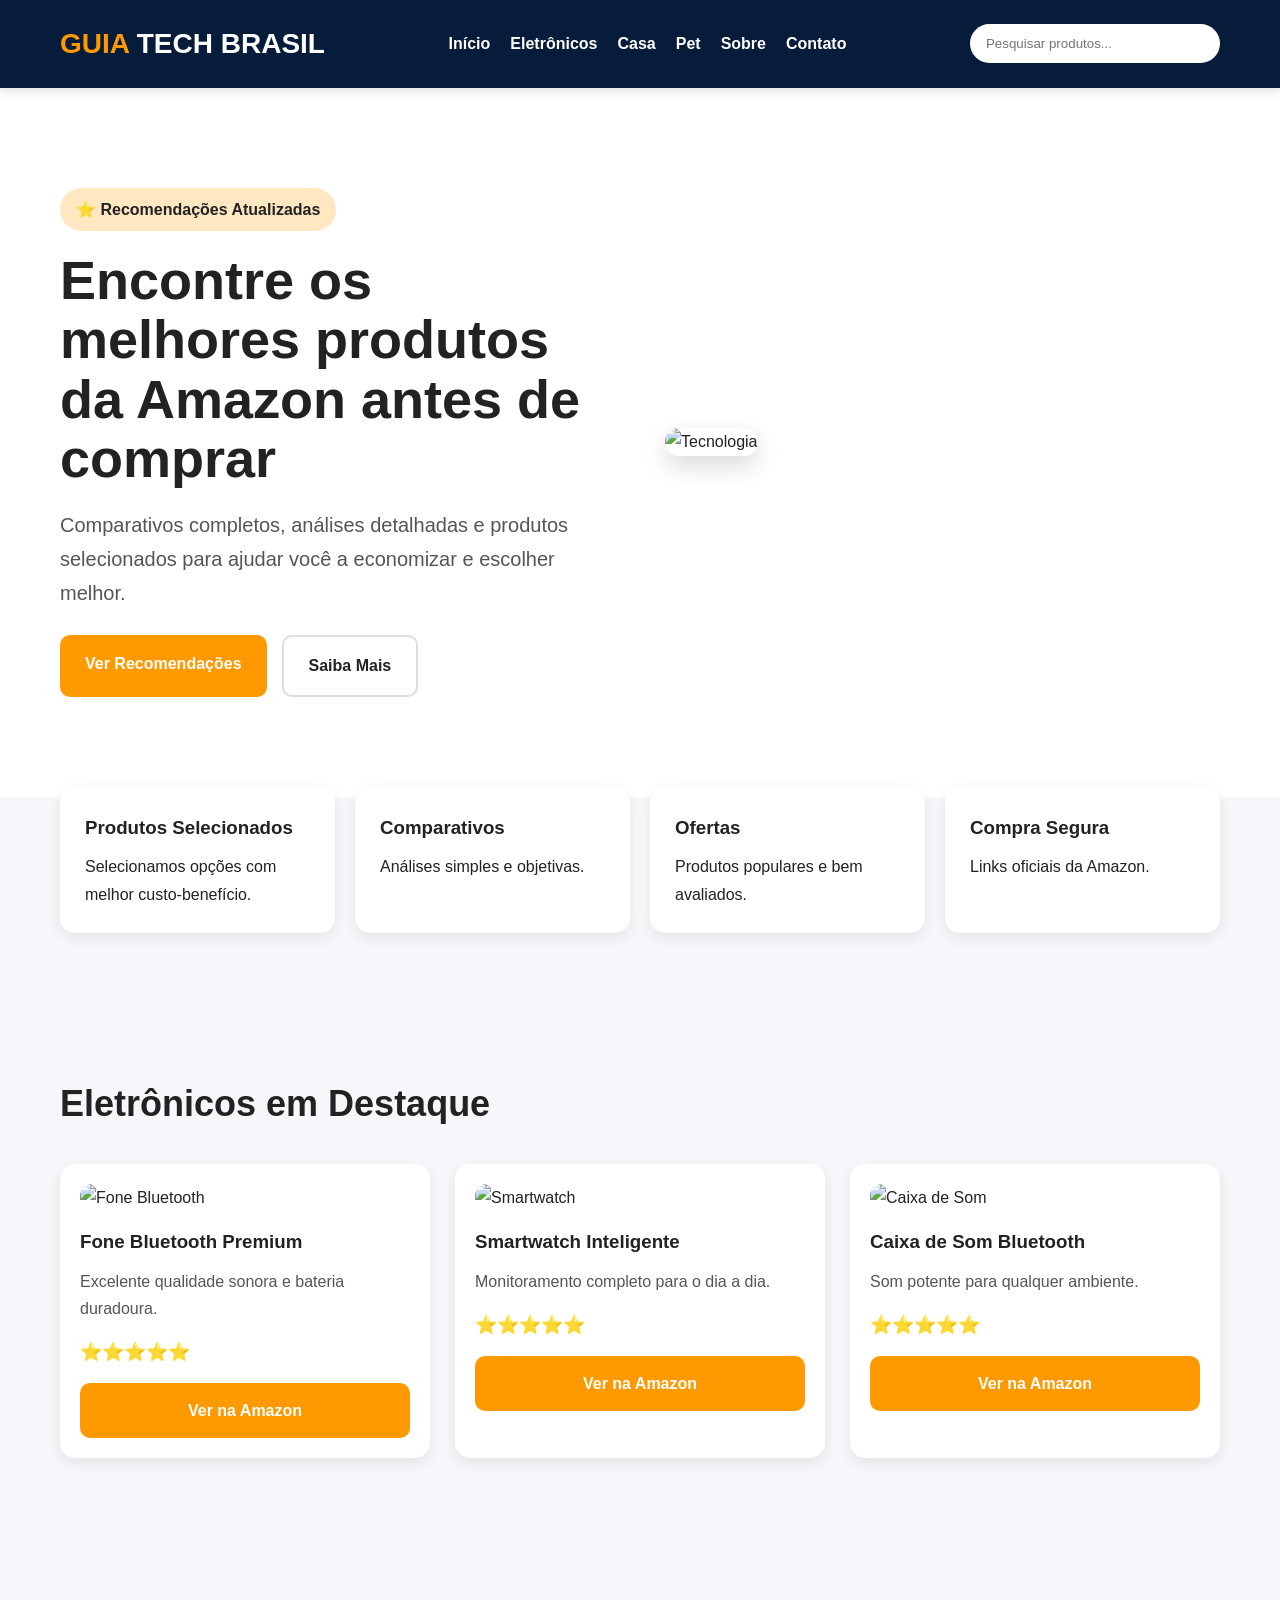
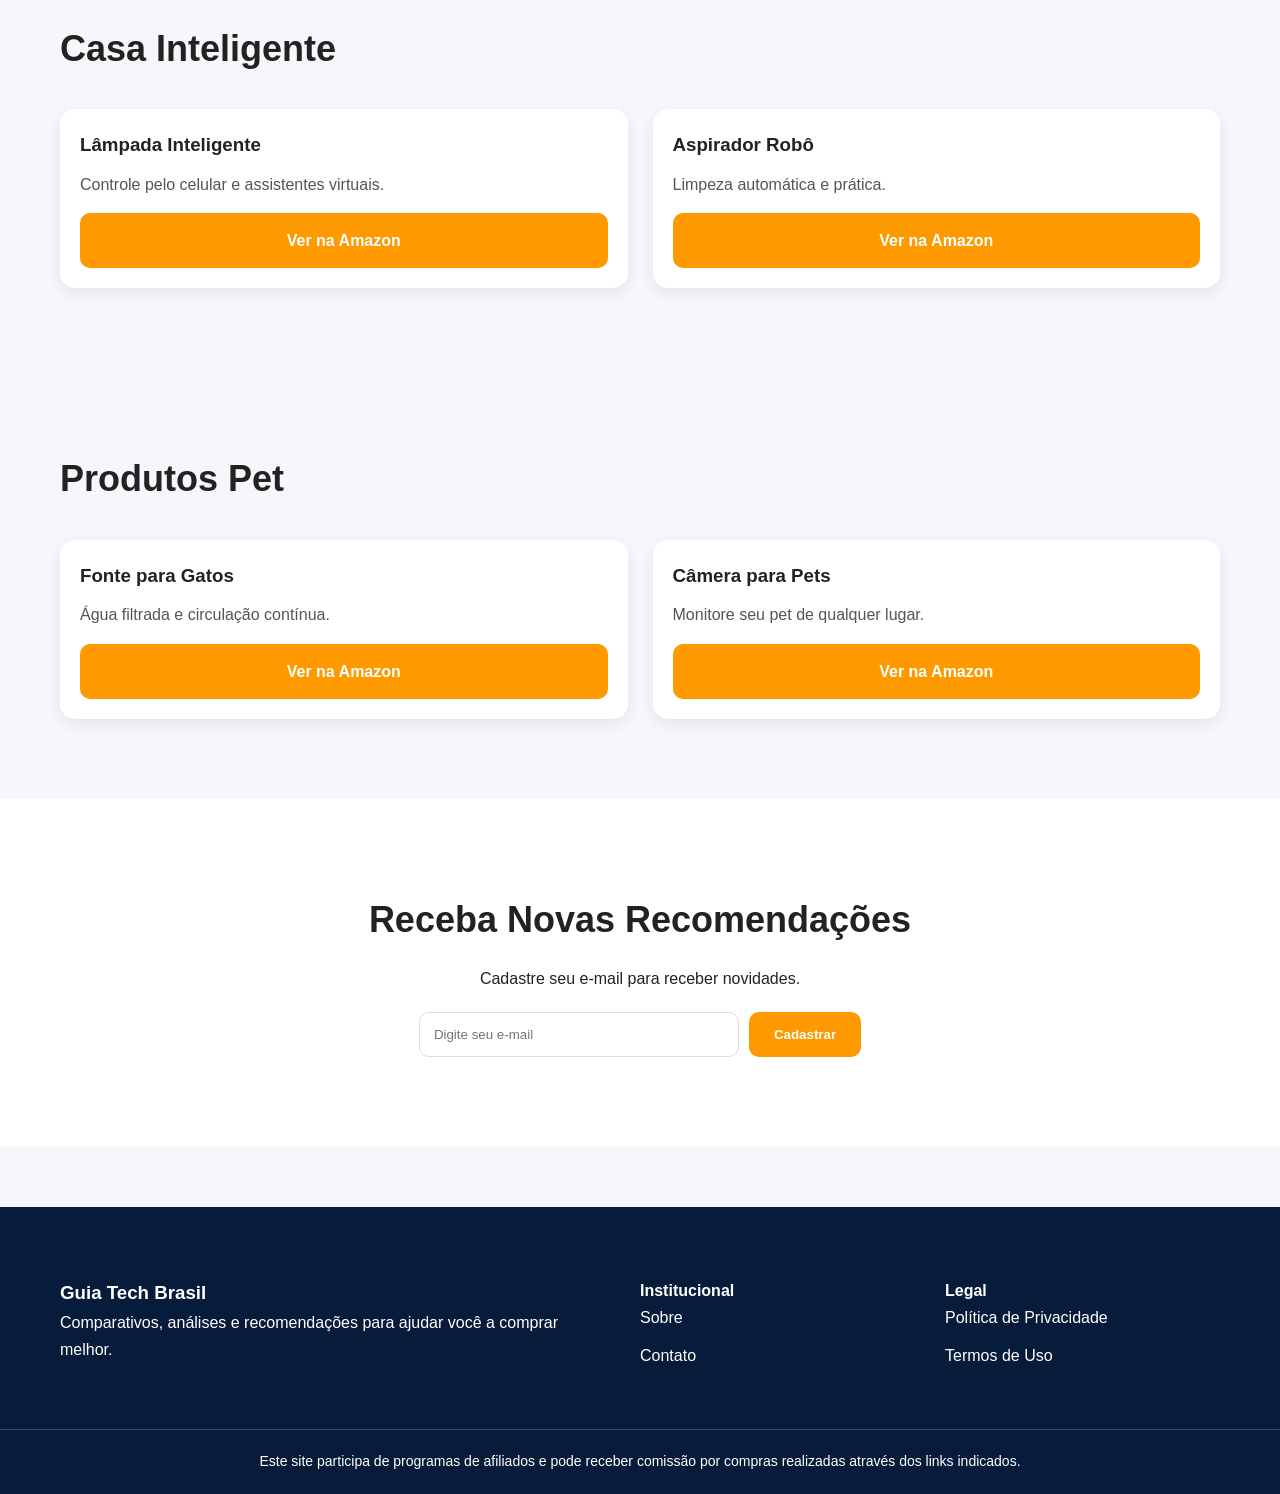
==== index.html @ 77a2f909 "Add files via upload" ====
<!DOCTYPE html>
<html lang="pt-BR">
<head>
<meta charset="UTF-8">
<meta name="viewport" content="width=device-width, initial-scale=1.0">

<title>Guia Tech Brasil | Melhores Produtos Amazon</title>

<meta name="description" content="Comparativos, avaliações e recomendações dos melhores eletrônicos, produtos para casa e pet.">

<link rel="stylesheet" href="style.css">

</head>

<body>

<header class="header">

<div class="container nav">

<div class="logo">
<span>GUIA</span> TECH BRASIL
</div>

<nav>
<a href="#inicio">Início</a>
<a href="#eletronicos">Eletrônicos</a>
<a href="#casa">Casa</a>
<a href="#pet">Pet</a>
<a href="sobre.html">Sobre</a>
<a href="contato.html">Contato</a>
</nav>

<div class="search">
<input type="text" placeholder="Pesquisar produtos...">
</div>

</div>

</header>

<section id="inicio" class="hero">

<div class="container hero-grid">

<div class="hero-text">

<span class="badge">
⭐ Recomendações Atualizadas
</span>

<h1>
Encontre os melhores produtos da Amazon antes de comprar
</h1>

<p>
Comparativos completos, análises detalhadas e produtos selecionados para ajudar você a economizar e escolher melhor.
</p>

<div class="hero-buttons">

<a href="#eletronicos" class="btn-primary">
Ver Recomendações
</a>

<a href="sobre.html" class="btn-secondary">
Saiba Mais
</a>

</div>

</div>

<div class="hero-image">

<img src="https://images.unsplash.com/photo-1511707171634-5f897ff02aa9?w=900" alt="Tecnologia">

</div>

</div>

</section>

<section class="benefits">

<div class="container benefit-grid">

<div class="benefit-card">
<h3>Produtos Selecionados</h3>
<p>Selecionamos opções com melhor custo-benefício.</p>
</div>

<div class="benefit-card">
<h3>Comparativos</h3>
<p>Análises simples e objetivas.</p>
</div>

<div class="benefit-card">
<h3>Ofertas</h3>
<p>Produtos populares e bem avaliados.</p>
</div>

<div class="benefit-card">
<h3>Compra Segura</h3>
<p>Links oficiais da Amazon.</p>
</div>

</div>

</section>

<section id="eletronicos" class="products-section">

<div class="container">

<h2>Eletrônicos em Destaque</h2>

<div class="products">

<div class="product-card">

<img src="https://images.unsplash.com/photo-1505740420928-5e560c06d30e?w=700" alt="Fone Bluetooth">

<h3>Fone Bluetooth Premium</h3>

<p>Excelente qualidade sonora e bateria duradoura.</p>

<div class="rating">⭐⭐⭐⭐⭐</div>

<a href="SEU_LINK_AFILIADO" class="amazon-btn">
Ver na Amazon
</a>

</div>

<div class="product-card">

<img src="https://images.unsplash.com/photo-1546868871-7041f2a55e12?w=700" alt="Smartwatch">

<h3>Smartwatch Inteligente</h3>

<p>Monitoramento completo para o dia a dia.</p>

<div class="rating">⭐⭐⭐⭐⭐</div>

<a href="SEU_LINK_AFILIADO" class="amazon-btn">
Ver na Amazon
</a>

</div>

<div class="product-card">

<img src="https://images.unsplash.com/photo-1585386959984-a41552231658?w=700" alt="Caixa de Som">

<h3>Caixa de Som Bluetooth</h3>

<p>Som potente para qualquer ambiente.</p>

<div class="rating">⭐⭐⭐⭐⭐</div>

<a href="SEU_LINK_AFILIADO" class="amazon-btn">
Ver na Amazon
</a>

</div>

</div>

</div>

</section>

<section id="casa" class="products-section">

<div class="container">

<h2>Casa Inteligente</h2>

<div class="products">

<div class="product-card">

<h3>Lâmpada Inteligente</h3>

<p>Controle pelo celular e assistentes virtuais.</p>

<a href="SEU_LINK_AFILIADO" class="amazon-btn">
Ver na Amazon
</a>

</div>

<div class="product-card">

<h3>Aspirador Robô</h3>

<p>Limpeza automática e prática.</p>

<a href="SEU_LINK_AFILIADO" class="amazon-btn">
Ver na Amazon
</a>

</div>

</div>

</div>

</section>

<section id="pet" class="products-section">

<div class="container">

<h2>Produtos Pet</h2>

<div class="products">

<div class="product-card">

<h3>Fonte para Gatos</h3>

<p>Água filtrada e circulação contínua.</p>

<a href="SEU_LINK_AFILIADO" class="amazon-btn">
Ver na Amazon
</a>

</div>

<div class="product-card">

<h3>Câmera para Pets</h3>

<p>Monitore seu pet de qualquer lugar.</p>

<a href="SEU_LINK_AFILIADO" class="amazon-btn">
Ver na Amazon
</a>

</div>

</div>

</div>

</section>

<section class="newsletter">

<div class="container">

<h2>Receba Novas Recomendações</h2>

<p>Cadastre seu e-mail para receber novidades.</p>

<form>

<input type="email" placeholder="Digite seu e-mail">

<button type="submit">
Cadastrar
</button>

</form>

</div>

</section>

<footer>

<div class="container footer-grid">

<div>

<h3>Guia Tech Brasil</h3>

<p>
Comparativos, análises e recomendações para ajudar você a comprar melhor.
</p>

</div>

<div>

<h4>Institucional</h4>

<a href="sobre.html">Sobre</a>
<a href="contato.html">Contato</a>

</div>

<div>

<h4>Legal</h4>

<a href="politica.html">Política de Privacidade</a>
<a href="termos.html">Termos de Uso</a>

</div>

</div>

<div class="affiliate-notice">

Este site participa de programas de afiliados e pode receber comissão por compras realizadas através dos links indicados.

</div>

</footer>

</body>
</html>
---- style.css ----
/* RESET */

*{
margin:0;
padding:0;
box-sizing:border-box;
}

/* BODY */

body{
font-family:Arial, Helvetica, sans-serif;
background:#f5f7fa;
color:#222;
line-height:1.7;
}

/* CONTAINER */

.container{
max-width:1200px;
margin:auto;
padding:20px;
}

/* HEADER */

.header{
background:#071b3a;
position:sticky;
top:0;
z-index:1000;
box-shadow:0 2px 10px rgba(0,0,0,.15);
}

.nav{
display:flex;
justify-content:space-between;
align-items:center;
flex-wrap:wrap;
gap:15px;
}

.logo{
font-size:28px;
font-weight:bold;
color:white;
}

.logo span{
color:#ff9900;
}

/* MENU */

nav{
display:flex;
gap:20px;
}

nav a{
color:white;
text-decoration:none;
font-weight:600;
transition:.3s;
}

nav a:hover{
color:#ff9900;
}

/* BUSCA */

.search input{
padding:12px 16px;
border:none;
border-radius:30px;
width:250px;
outline:none;
}

/* HERO */

.hero{
background:white;
padding:80px 0;
}

.hero-grid{
display:grid;
grid-template-columns:1fr 1fr;
gap:50px;
align-items:center;
}

.hero h1{
font-size:54px;
line-height:1.1;
margin:20px 0;
}

.hero p{
font-size:20px;
color:#555;
margin-bottom:25px;
}

.hero-image img{
width:100%;
border-radius:20px;
box-shadow:0 10px 25px rgba(0,0,0,.15);
}

/* BADGE */

.badge{
display:inline-block;
background:#ffe7c2;
padding:8px 16px;
border-radius:25px;
font-weight:bold;
}

/* BOTÕES */

.hero-buttons{
display:flex;
gap:15px;
flex-wrap:wrap;
}

.btn-primary{
background:#ff9900;
color:white;
padding:15px 25px;
border-radius:10px;
text-decoration:none;
font-weight:bold;
transition:.3s;
}

.btn-primary:hover{
background:#e28700;
}

.btn-secondary{
border:2px solid #ddd;
padding:15px 25px;
border-radius:10px;
text-decoration:none;
color:#222;
font-weight:bold;
transition:.3s;
}

.btn-secondary:hover{
background:#f0f0f0;
}

/* BENEFÍCIOS */

.benefits{
margin-top:-30px;
padding-bottom:40px;
}

.benefit-grid{
display:grid;
grid-template-columns:repeat(4,1fr);
gap:20px;
}

.benefit-card{
background:white;
padding:25px;
border-radius:15px;
box-shadow:0 5px 15px rgba(0,0,0,.08);
}

.benefit-card h3{
margin-bottom:10px;
}

/* SEÇÕES */

.products-section{
padding:60px 0;
}

.products-section h2{
font-size:36px;
margin-bottom:30px;
}

/* PRODUTOS */

.products{
display:grid;
grid-template-columns:repeat(auto-fit,minmax(280px,1fr));
gap:25px;
}

.product-card{
background:white;
padding:20px;
border-radius:15px;
box-shadow:0 5px 15px rgba(0,0,0,.08);
transition:.3s;
}

.product-card:hover{
transform:translateY(-5px);
}

.product-card img{
width:100%;
height:220px;
object-fit:cover;
border-radius:12px;
margin-bottom:15px;
}

.product-card h3{
margin-bottom:10px;
}

.product-card p{
margin-bottom:15px;
color:#555;
}

/* ESTRELAS */

.rating{
margin-bottom:15px;
font-size:18px;
}

/* BOTÃO AMAZON */

.amazon-btn{
display:block;
text-align:center;
background:#ff9900;
color:white;
padding:14px;
border-radius:10px;
text-decoration:none;
font-weight:bold;
transition:.3s;
}

.amazon-btn:hover{
background:#e28700;
}

/* NEWSLETTER */

.newsletter{
background:white;
padding:70px 0;
text-align:center;
}

.newsletter h2{
font-size:36px;
margin-bottom:15px;
}

.newsletter p{
margin-bottom:20px;
}

.newsletter form{
display:flex;
justify-content:center;
gap:10px;
flex-wrap:wrap;
}

.newsletter input{
padding:14px;
width:320px;
border:1px solid #ddd;
border-radius:10px;
}

.newsletter button{
padding:14px 25px;
background:#ff9900;
color:white;
border:none;
border-radius:10px;
cursor:pointer;
font-weight:bold;
}

/* PÁGINAS INTERNAS */

.page-header{
background:white;
padding:60px 0;
text-align:center;
}

.page-header h1{
font-size:42px;
margin-bottom:10px;
}

.content{
background:white;
padding:40px;
margin-top:30px;
border-radius:15px;
box-shadow:0 5px 15px rgba(0,0,0,.08);
}

.content h2{
margin-top:25px;
margin-bottom:10px;
}

.content ul{
padding-left:25px;
}

/* FORMULÁRIO */

.contact-form{
display:flex;
flex-direction:column;
gap:15px;
margin-top:20px;
}

.contact-form input,
.contact-form textarea{
padding:14px;
border:1px solid #ddd;
border-radius:10px;
outline:none;
}

.contact-form button{
background:#ff9900;
color:white;
border:none;
padding:14px;
border-radius:10px;
cursor:pointer;
font-weight:bold;
}

/* FOOTER */

footer{
background:#071b3a;
color:white;
margin-top:60px;
padding:50px 0 20px;
}

.footer-grid{
display:grid;
grid-template-columns:2fr 1fr 1fr;
gap:30px;
}

footer a{
display:block;
color:white;
text-decoration:none;
margin-bottom:10px;
}

footer a:hover{
color:#ff9900;
}

.affiliate-notice{
text-align:center;
margin-top:30px;
padding-top:20px;
border-top:1px solid rgba(255,255,255,.2);
font-size:14px;
}

/* RESPONSIVO */

@media(max-width:900px){

.hero-grid{
grid-template-columns:1fr;
}

.hero h1{
font-size:38px;
}

.benefit-grid{
grid-template-columns:1fr 1fr;
}

.footer-grid{
grid-template-columns:1fr;
}

.search input{
width:100%;
}

}

@media(max-width:600px){

.hero{
padding:50px 0;
}

.hero h1{
font-size:30px;
}

.benefit-grid{
grid-template-columns:1fr;
}

.newsletter input{
width:100%;
}

}
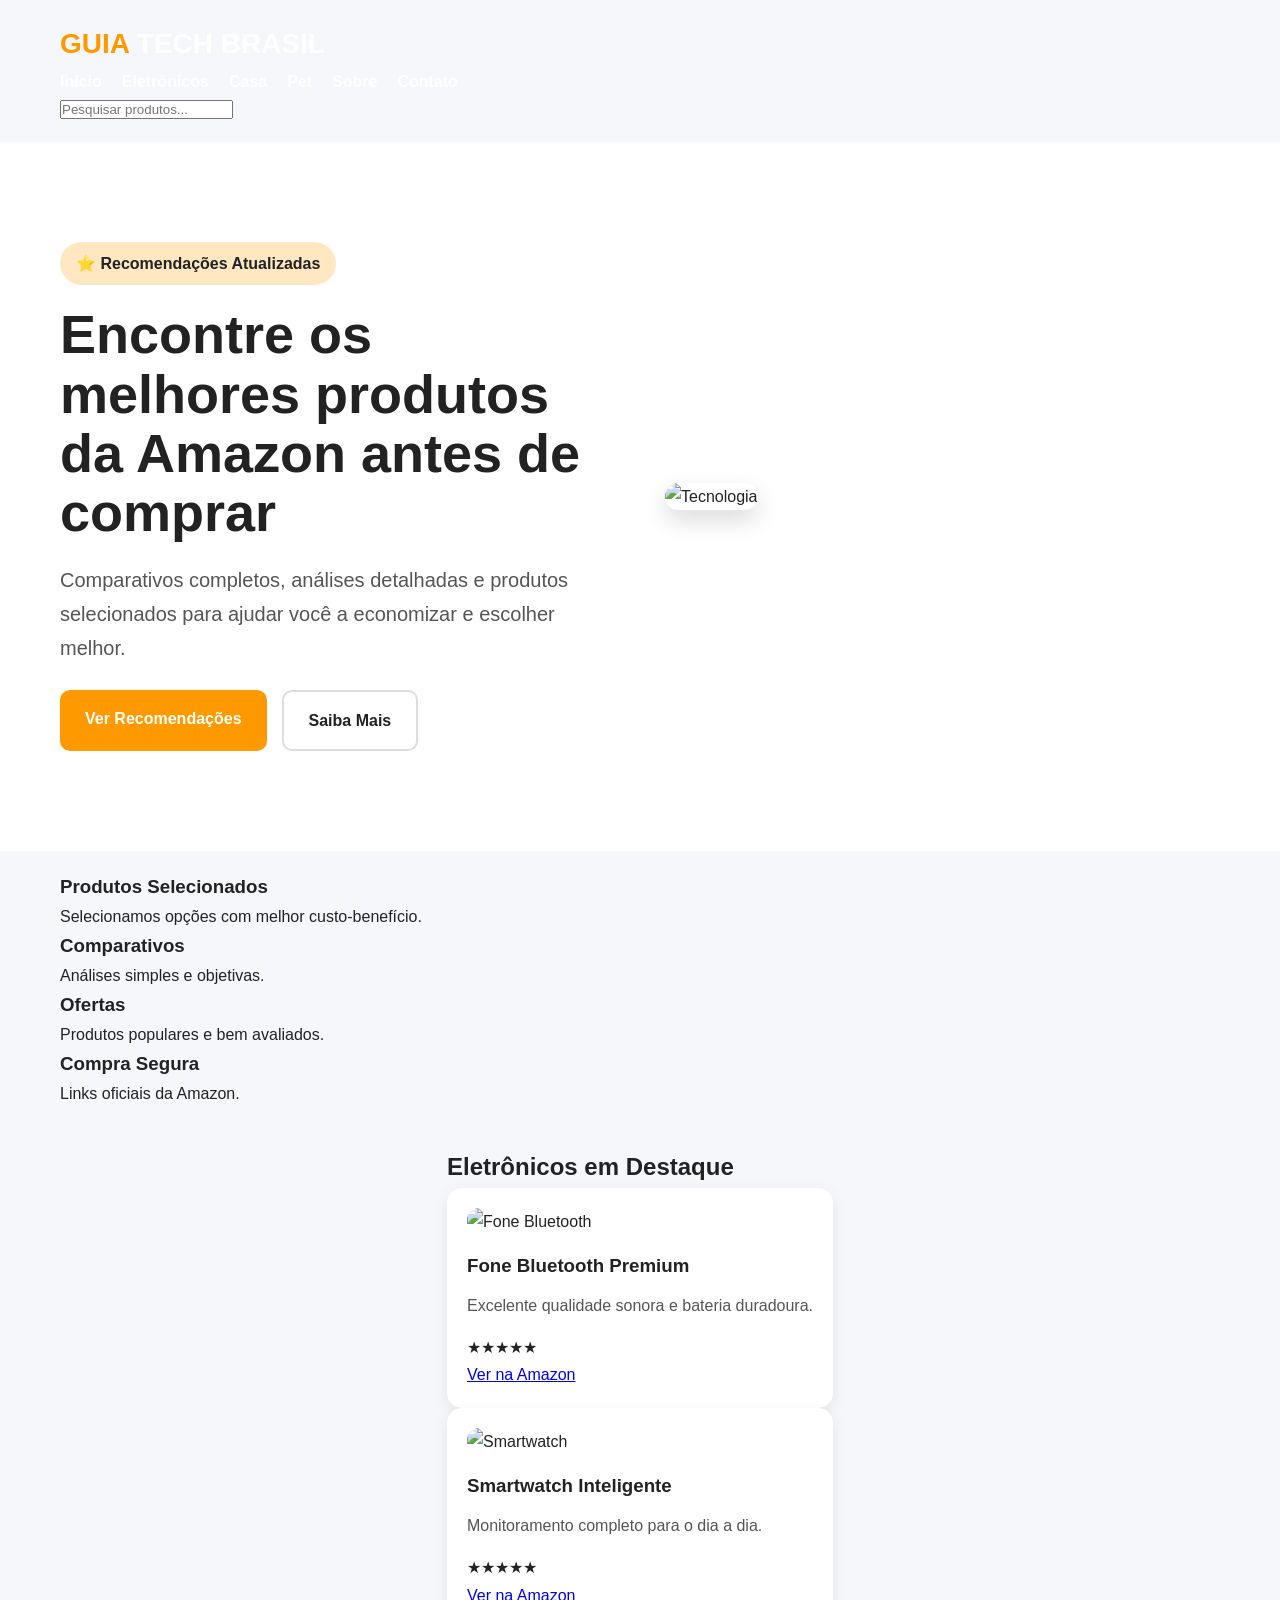
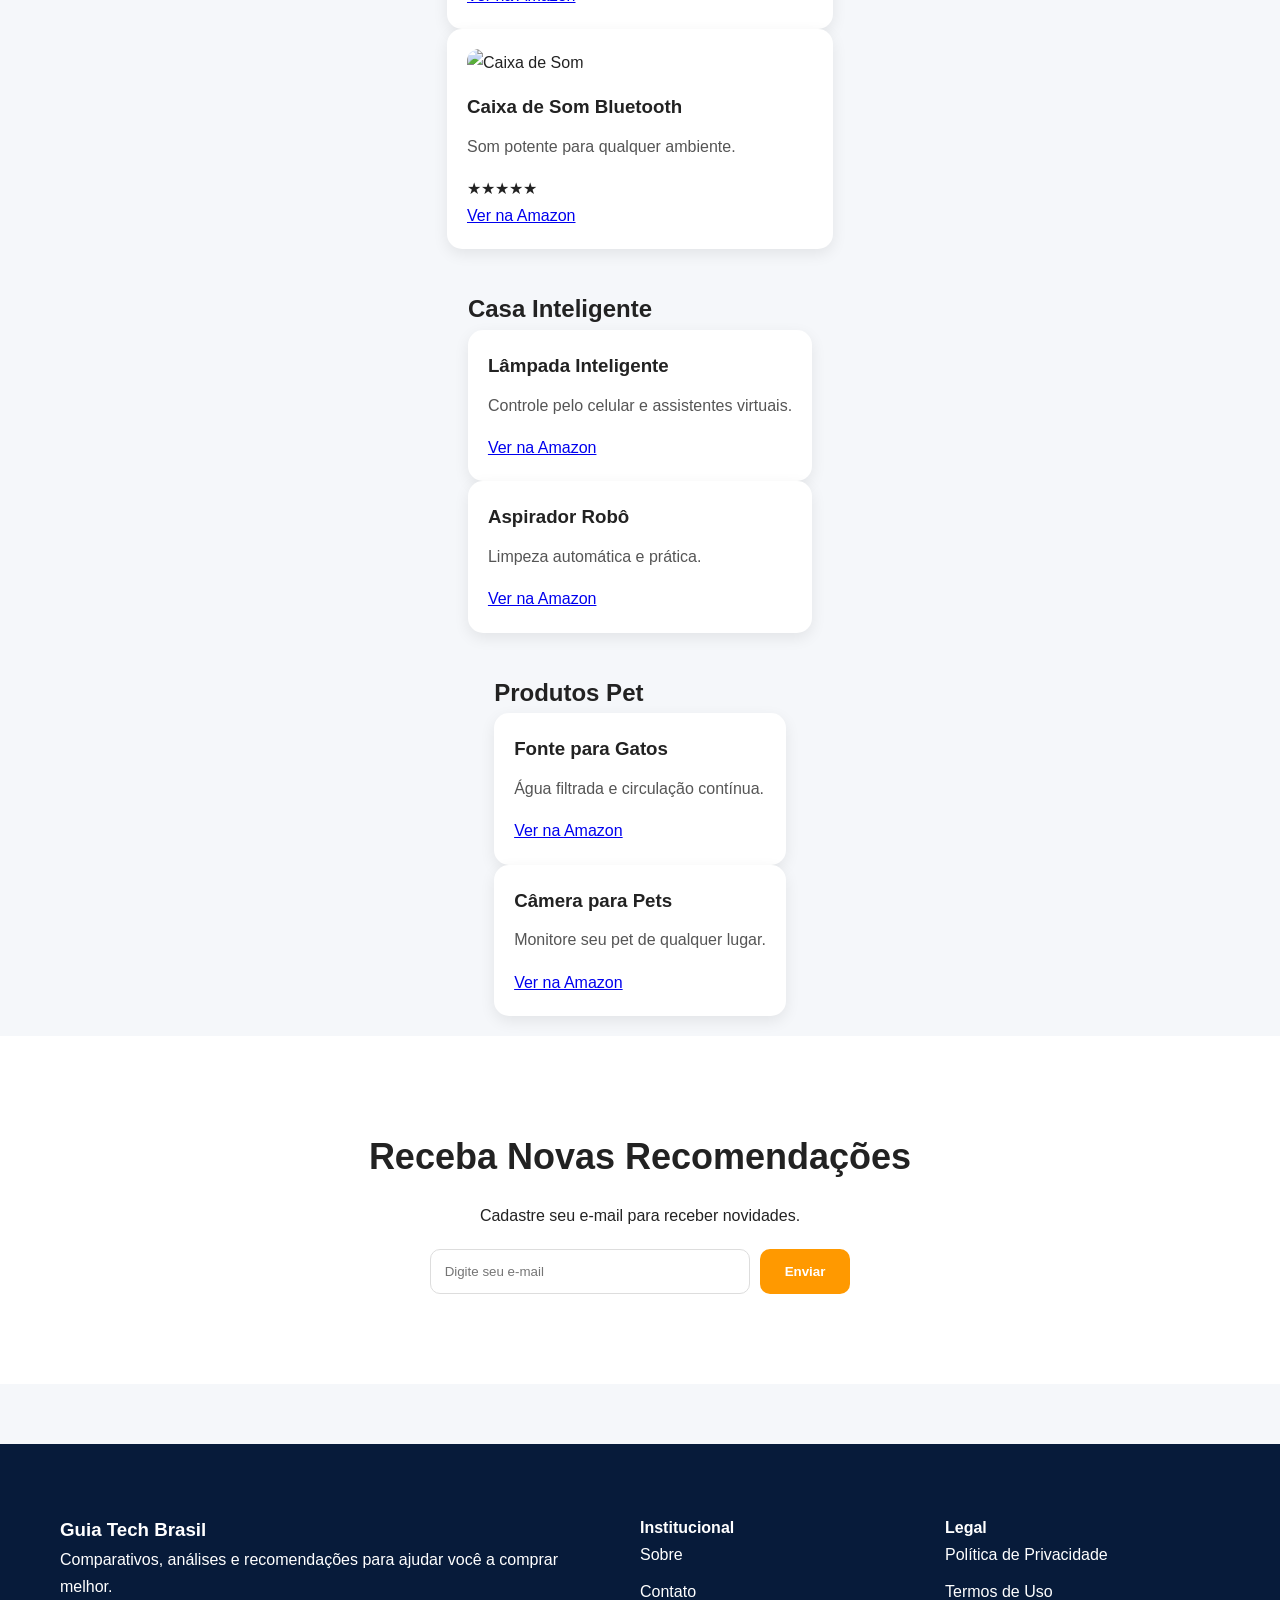
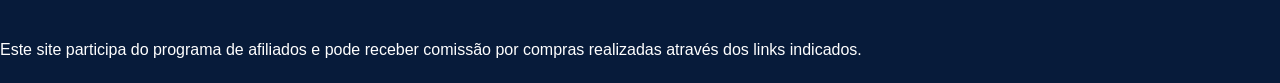
==== commit 262b791f: "Refactor index.html for better readability and SEO Updated meta description and improved structure." ====
--- a/index.html
+++ b/index.html
@@ -6,310 +6,312 @@
 
 <title>Guia Tech Brasil | Melhores Produtos Amazon</title>
 
-<meta name="description" content="Comparativos, avaliações e recomendações dos melhores eletrônicos, produtos para casa e pet.">
+<meta name="description" content="Encontre os melhores produtos da Amazon com comparativos, análises e recomendações atualizadas.">
 
 <link rel="stylesheet" href="style.css">
-
 </head>
 
 <body>
 
-<header class="header">
-
-<div class="container nav">
-
-<div class="logo">
-<span>GUIA</span> TECH BRASIL
-</div>
-
-<nav>
-<a href="#inicio">Início</a>
-<a href="#eletronicos">Eletrônicos</a>
-<a href="#casa">Casa</a>
-<a href="#pet">Pet</a>
-<a href="sobre.html">Sobre</a>
-<a href="contato.html">Contato</a>
-</nav>
-
-<div class="search">
-<input type="text" placeholder="Pesquisar produtos...">
-</div>
-
-</div>
-
+<header>
+    <div class="container nav-container">
+
+        <div class="logo">
+            <span>GUIA</span> TECH BRASIL
+        </div>
+
+        <nav>
+            <a href="#">Início</a>
+            <a href="#eletronicos">Eletrônicos</a>
+            <a href="#casa">Casa</a>
+            <a href="#pet">Pet</a>
+            <a href="sobre.html">Sobre</a>
+            <a href="contato.html">Contato</a>
+        </nav>
+
+        <div class="search-box">
+            <input type="text" placeholder="Pesquisar produtos...">
+        </div>
+
+    </div>
 </header>
 
-<section id="inicio" class="hero">
-
-<div class="container hero-grid">
-
-<div class="hero-text">
-
-<span class="badge">
-⭐ Recomendações Atualizadas
-</span>
-
-<h1>
-Encontre os melhores produtos da Amazon antes de comprar
-</h1>
-
-<p>
-Comparativos completos, análises detalhadas e produtos selecionados para ajudar você a economizar e escolher melhor.
-</p>
-
-<div class="hero-buttons">
-
-<a href="#eletronicos" class="btn-primary">
-Ver Recomendações
-</a>
-
-<a href="sobre.html" class="btn-secondary">
-Saiba Mais
-</a>
-
-</div>
-
-</div>
-
-<div class="hero-image">
-
-<img src="https://images.unsplash.com/photo-1511707171634-5f897ff02aa9?w=900" alt="Tecnologia">
-
-</div>
-
-</div>
-
-</section>
-
-<section class="benefits">
-
-<div class="container benefit-grid">
-
-<div class="benefit-card">
-<h3>Produtos Selecionados</h3>
-<p>Selecionamos opções com melhor custo-benefício.</p>
-</div>
-
-<div class="benefit-card">
-<h3>Comparativos</h3>
-<p>Análises simples e objetivas.</p>
-</div>
-
-<div class="benefit-card">
-<h3>Ofertas</h3>
-<p>Produtos populares e bem avaliados.</p>
-</div>
-
-<div class="benefit-card">
-<h3>Compra Segura</h3>
-<p>Links oficiais da Amazon.</p>
-</div>
-
-</div>
-
-</section>
-
-<section id="eletronicos" class="products-section">
-
-<div class="container">
-
-<h2>Eletrônicos em Destaque</h2>
-
-<div class="products">
-
-<div class="product-card">
-
-<img src="https://images.unsplash.com/photo-1505740420928-5e560c06d30e?w=700" alt="Fone Bluetooth">
-
-<h3>Fone Bluetooth Premium</h3>
-
-<p>Excelente qualidade sonora e bateria duradoura.</p>
-
-<div class="rating">⭐⭐⭐⭐⭐</div>
-
-<a href="SEU_LINK_AFILIADO" class="amazon-btn">
-Ver na Amazon
-</a>
-
-</div>
-
-<div class="product-card">
-
-<img src="https://images.unsplash.com/photo-1546868871-7041f2a55e12?w=700" alt="Smartwatch">
-
-<h3>Smartwatch Inteligente</h3>
-
-<p>Monitoramento completo para o dia a dia.</p>
-
-<div class="rating">⭐⭐⭐⭐⭐</div>
-
-<a href="SEU_LINK_AFILIADO" class="amazon-btn">
-Ver na Amazon
-</a>
-
-</div>
-
-<div class="product-card">
-
-<img src="https://images.unsplash.com/photo-1585386959984-a41552231658?w=700" alt="Caixa de Som">
-
-<h3>Caixa de Som Bluetooth</h3>
-
-<p>Som potente para qualquer ambiente.</p>
-
-<div class="rating">⭐⭐⭐⭐⭐</div>
-
-<a href="SEU_LINK_AFILIADO" class="amazon-btn">
-Ver na Amazon
-</a>
-
-</div>
-
-</div>
-
-</div>
-
-</section>
-
-<section id="casa" class="products-section">
-
-<div class="container">
-
-<h2>Casa Inteligente</h2>
-
-<div class="products">
-
-<div class="product-card">
-
-<h3>Lâmpada Inteligente</h3>
-
-<p>Controle pelo celular e assistentes virtuais.</p>
-
-<a href="SEU_LINK_AFILIADO" class="amazon-btn">
-Ver na Amazon
-</a>
-
-</div>
-
-<div class="product-card">
-
-<h3>Aspirador Robô</h3>
-
-<p>Limpeza automática e prática.</p>
-
-<a href="SEU_LINK_AFILIADO" class="amazon-btn">
-Ver na Amazon
-</a>
-
-</div>
-
-</div>
-
-</div>
-
-</section>
-
-<section id="pet" class="products-section">
-
-<div class="container">
-
-<h2>Produtos Pet</h2>
-
-<div class="products">
-
-<div class="product-card">
-
-<h3>Fonte para Gatos</h3>
-
-<p>Água filtrada e circulação contínua.</p>
-
-<a href="SEU_LINK_AFILIADO" class="amazon-btn">
-Ver na Amazon
-</a>
-
-</div>
-
-<div class="product-card">
-
-<h3>Câmera para Pets</h3>
-
-<p>Monitore seu pet de qualquer lugar.</p>
-
-<a href="SEU_LINK_AFILIADO" class="amazon-btn">
-Ver na Amazon
-</a>
-
-</div>
-
-</div>
-
-</div>
+<section class="hero">
+
+    <div class="container hero-grid">
+
+        <div class="hero-text">
+
+            <div class="badge">
+                ⭐ Recomendações Atualizadas
+            </div>
+
+            <h1>
+                Encontre os melhores produtos da Amazon antes de comprar
+            </h1>
+
+            <p>
+                Comparativos completos, análises detalhadas e produtos
+                selecionados para ajudar você a economizar e escolher melhor.
+            </p>
+
+            <div class="hero-buttons">
+                <a href="#eletronicos" class="btn-primary">
+                    Ver Recomendações
+                </a>
+
+                <a href="sobre.html" class="btn-secondary">
+                    Saiba Mais
+                </a>
+            </div>
+
+        </div>
+
+        <div class="hero-image">
+            <img src="https://images.unsplash.com/photo-1511707171634-5f897ff02aa9?q=80&w=1200&auto=format&fit=crop" alt="Tecnologia">
+        </div>
+
+    </div>
+
+</section>
+
+<section class="features">
+
+    <div class="container feature-grid">
+
+        <div class="feature-card">
+            <h3>Produtos Selecionados</h3>
+            <p>Selecionamos opções com melhor custo-benefício.</p>
+        </div>
+
+        <div class="feature-card">
+            <h3>Comparativos</h3>
+            <p>Análises simples e objetivas.</p>
+        </div>
+
+        <div class="feature-card">
+            <h3>Ofertas</h3>
+            <p>Produtos populares e bem avaliados.</p>
+        </div>
+
+        <div class="feature-card">
+            <h3>Compra Segura</h3>
+            <p>Links oficiais da Amazon.</p>
+        </div>
+
+    </div>
+
+</section>
+
+<section class="products" id="eletronicos">
+
+    <div class="container">
+
+        <h2>Eletrônicos em Destaque</h2>
+
+        <div class="product-grid">
+
+            <div class="product-card">
+
+                <img src="https://images.unsplash.com/photo-1505740420928-5e560c06d30e?q=80&w=1200&auto=format&fit=crop" alt="Fone Bluetooth">
+
+                <h3>Fone Bluetooth Premium</h3>
+
+                <p>
+                    Excelente qualidade sonora e bateria duradoura.
+                </p>
+
+                <div class="stars">★★★★★</div>
+
+                <a href="#" class="btn-product">
+                    Ver na Amazon
+                </a>
+
+            </div>
+
+            <div class="product-card">
+
+                <img src="https://images.unsplash.com/photo-1546868871-7041f2a55e12?q=80&w=1200&auto=format&fit=crop" alt="Smartwatch">
+
+                <h3>Smartwatch Inteligente</h3>
+
+                <p>
+                    Monitoramento completo para o dia a dia.
+                </p>
+
+                <div class="stars">★★★★★</div>
+
+                <a href="#" class="btn-product">
+                    Ver na Amazon
+                </a>
+
+            </div>
+
+            <div class="product-card">
+
+                <img src="https://images.unsplash.com/photo-1545454675-3531b543be5d?q=80&w=1200&auto=format&fit=crop" alt="Caixa de Som">
+
+                <h3>Caixa de Som Bluetooth</h3>
+
+                <p>
+                    Som potente para qualquer ambiente.
+                </p>
+
+                <div class="stars">★★★★★</div>
+
+                <a href="#" class="btn-product">
+                    Ver na Amazon
+                </a>
+
+            </div>
+
+        </div>
+
+    </div>
+
+</section>
+
+<section class="products" id="casa">
+
+    <div class="container">
+
+        <h2>Casa Inteligente</h2>
+
+        <div class="product-grid">
+
+            <div class="product-card">
+
+                <h3>Lâmpada Inteligente</h3>
+
+                <p>
+                    Controle pelo celular e assistentes virtuais.
+                </p>
+
+                <a href="#" class="btn-product">
+                    Ver na Amazon
+                </a>
+
+            </div>
+
+            <div class="product-card">
+
+                <h3>Aspirador Robô</h3>
+
+                <p>
+                    Limpeza automática e prática.
+                </p>
+
+                <a href="#" class="btn-product">
+                    Ver na Amazon
+                </a>
+
+            </div>
+
+        </div>
+
+    </div>
+
+</section>
+
+<section class="products" id="pet">
+
+    <div class="container">
+
+        <h2>Produtos Pet</h2>
+
+        <div class="product-grid">
+
+            <div class="product-card">
+
+                <h3>Fonte para Gatos</h3>
+
+                <p>
+                    Água filtrada e circulação contínua.
+                </p>
+
+                <a href="#" class="btn-product">
+                    Ver na Amazon
+                </a>
+
+            </div>
+
+            <div class="product-card">
+
+                <h3>Câmera para Pets</h3>
+
+                <p>
+                    Monitore seu pet de qualquer lugar.
+                </p>
+
+                <a href="#" class="btn-product">
+                    Ver na Amazon
+                </a>
+
+            </div>
+
+        </div>
+
+    </div>
 
 </section>
 
 <section class="newsletter">
 
-<div class="container">
-
-<h2>Receba Novas Recomendações</h2>
-
-<p>Cadastre seu e-mail para receber novidades.</p>
-
-<form>
-
-<input type="email" placeholder="Digite seu e-mail">
-
-<button type="submit">
-Cadastrar
-</button>
-
-</form>
-
-</div>
+    <div class="container">
+
+        <h2>Receba Novas Recomendações</h2>
+
+        <p>
+            Cadastre seu e-mail para receber novidades.
+        </p>
+
+        <form>
+
+            <input type="email" placeholder="Digite seu e-mail">
+
+            <button type="submit">
+                Enviar
+            </button>
+
+        </form>
+
+    </div>
 
 </section>
 
 <footer>
 
-<div class="container footer-grid">
-
-<div>
-
-<h3>Guia Tech Brasil</h3>
-
-<p>
-Comparativos, análises e recomendações para ajudar você a comprar melhor.
-</p>
-
-</div>
-
-<div>
-
-<h4>Institucional</h4>
-
-<a href="sobre.html">Sobre</a>
-<a href="contato.html">Contato</a>
-
-</div>
-
-<div>
-
-<h4>Legal</h4>
-
-<a href="politica.html">Política de Privacidade</a>
-<a href="termos.html">Termos de Uso</a>
-
-</div>
-
-</div>
-
-<div class="affiliate-notice">
-
-Este site participa de programas de afiliados e pode receber comissão por compras realizadas através dos links indicados.
-
-</div>
+    <div class="container footer-grid">
+
+        <div>
+            <h3>Guia Tech Brasil</h3>
+
+            <p>
+                Comparativos, análises e recomendações para ajudar você a comprar melhor.
+            </p>
+        </div>
+
+        <div>
+            <h4>Institucional</h4>
+
+            <a href="sobre.html">Sobre</a>
+            <a href="contato.html">Contato</a>
+        </div>
+
+        <div>
+            <h4>Legal</h4>
+
+            <a href="politica.html">Política de Privacidade</a>
+            <a href="termos.html">Termos de Uso</a>
+        </div>
+
+    </div>
+
+    <div class="copyright">
+        Este site participa do programa de afiliados e pode receber comissão por compras realizadas através dos links indicados.
+    </div>
 
 </footer>
 
 </body>
-</html>+</html>
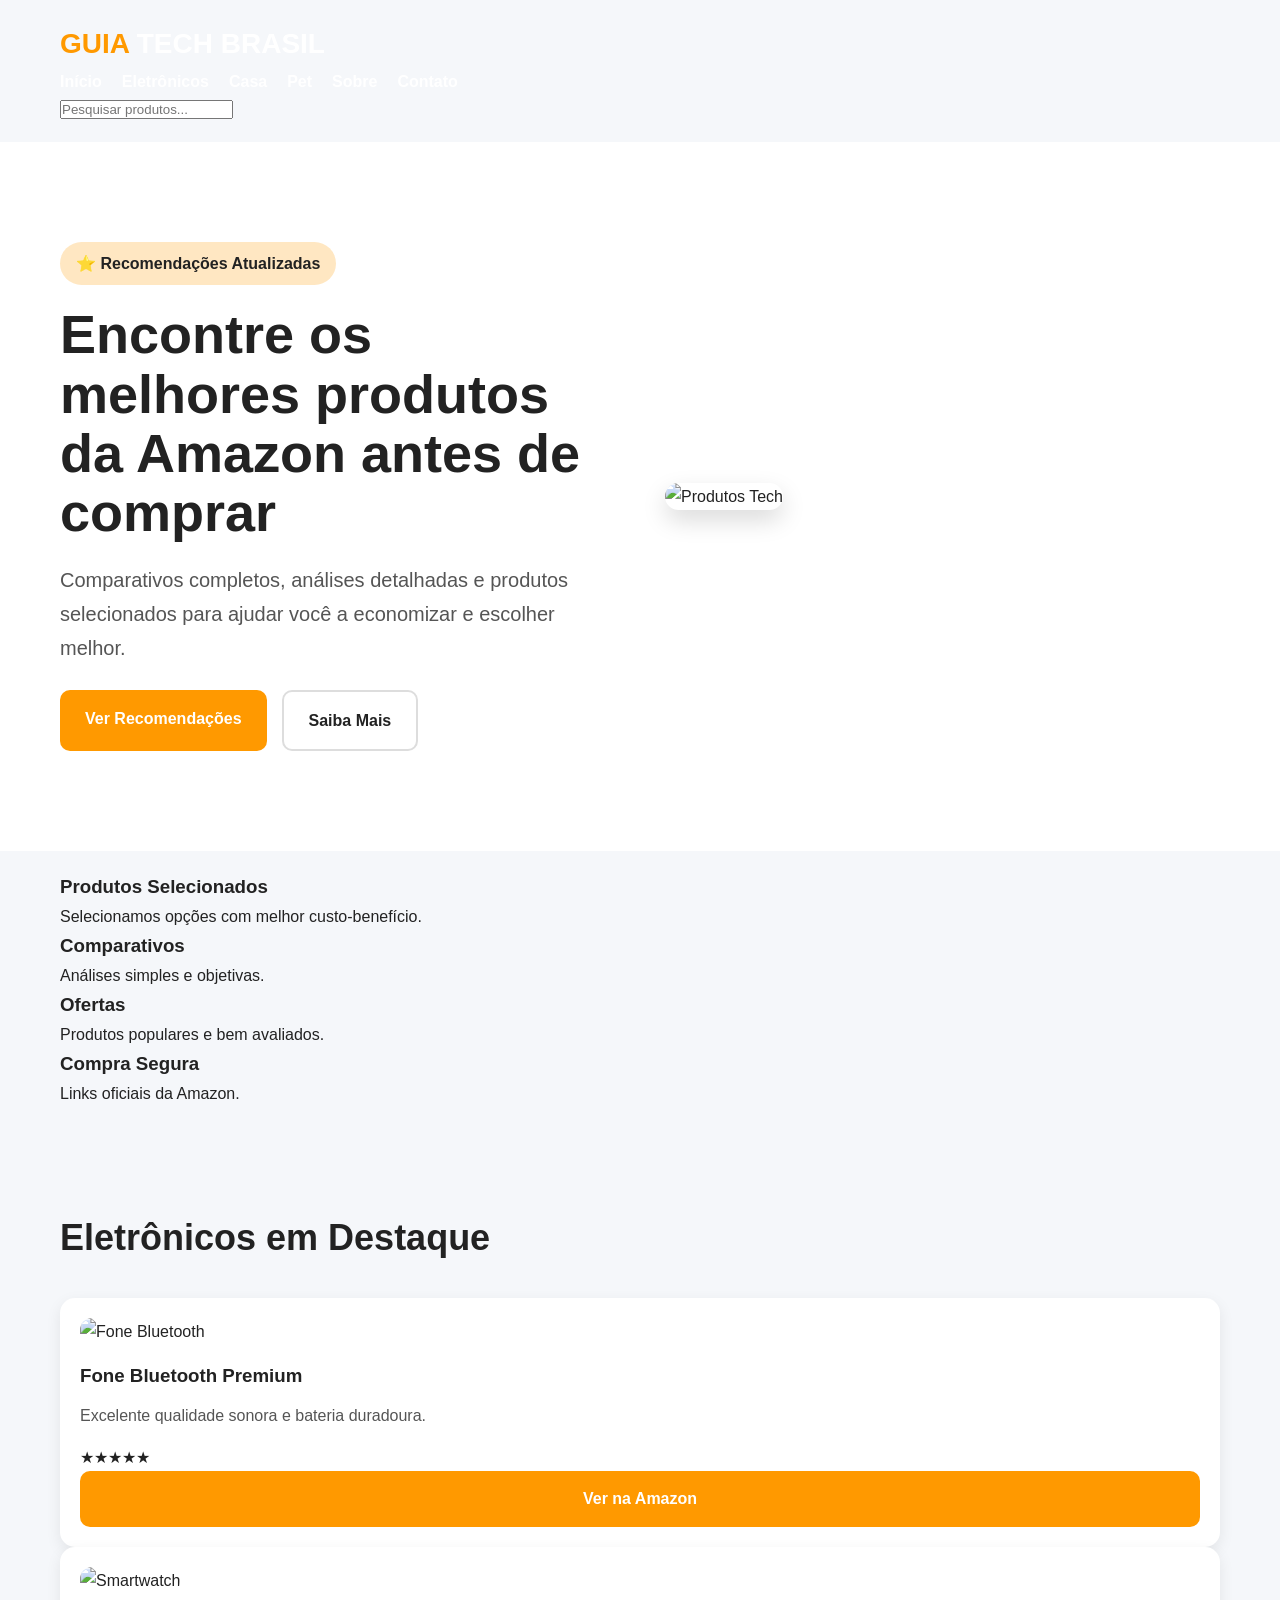
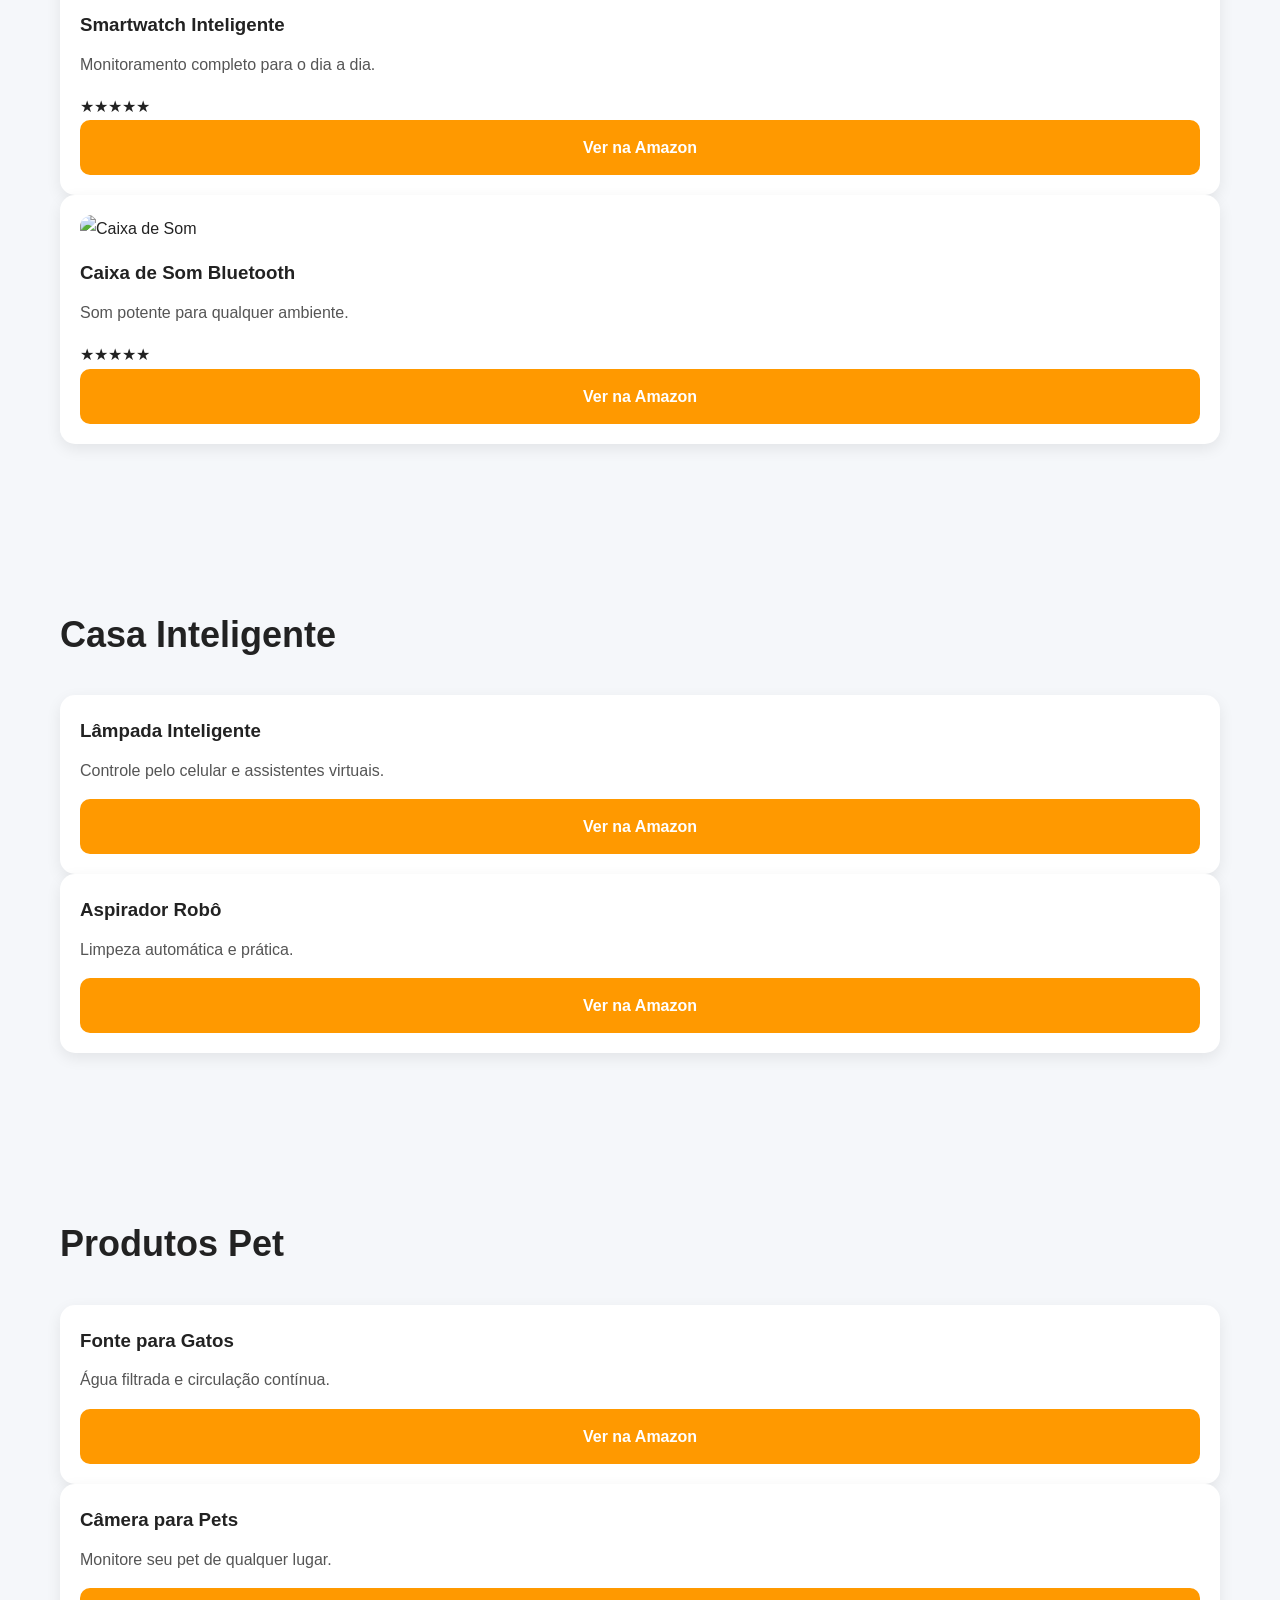
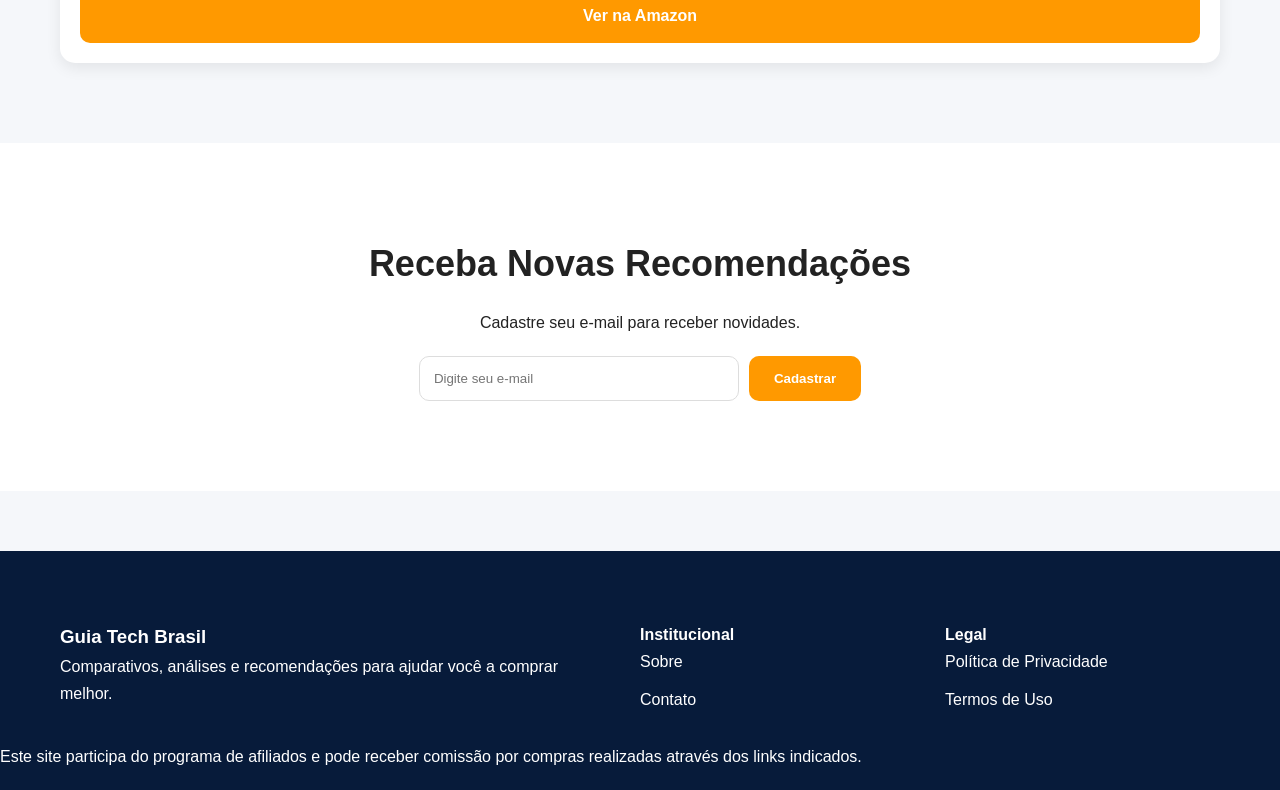
==== commit 88aca45c: "Update index.html" ====
--- a/index.html
+++ b/index.html
@@ -14,302 +14,221 @@
 <body>
 
 <header>
-    <div class="container nav-container">
-
-        <div class="logo">
-            <span>GUIA</span> TECH BRASIL
-        </div>
-
-        <nav>
-            <a href="#">Início</a>
-            <a href="#eletronicos">Eletrônicos</a>
-            <a href="#casa">Casa</a>
-            <a href="#pet">Pet</a>
-            <a href="sobre.html">Sobre</a>
-            <a href="contato.html">Contato</a>
-        </nav>
-
-        <div class="search-box">
-            <input type="text" placeholder="Pesquisar produtos...">
-        </div>
-
-    </div>
+<div class="container nav-container">
+
+<div class="logo">
+<span>GUIA</span> TECH BRASIL
+</div>
+
+<nav>
+<a href="#">Início</a>
+<a href="#eletronicos">Eletrônicos</a>
+<a href="#casa">Casa</a>
+<a href="#pet">Pet</a>
+<a href="sobre.html">Sobre</a>
+<a href="contato.html">Contato</a>
+</nav>
+
+<div class="search-box">
+<input type="text" placeholder="Pesquisar produtos...">
+</div>
+
+</div>
 </header>
 
 <section class="hero">
-
-    <div class="container hero-grid">
-
-        <div class="hero-text">
-
-            <div class="badge">
-                ⭐ Recomendações Atualizadas
-            </div>
-
-            <h1>
-                Encontre os melhores produtos da Amazon antes de comprar
-            </h1>
-
-            <p>
-                Comparativos completos, análises detalhadas e produtos
-                selecionados para ajudar você a economizar e escolher melhor.
-            </p>
-
-            <div class="hero-buttons">
-                <a href="#eletronicos" class="btn-primary">
-                    Ver Recomendações
-                </a>
-
-                <a href="sobre.html" class="btn-secondary">
-                    Saiba Mais
-                </a>
-            </div>
-
-        </div>
-
-        <div class="hero-image">
-            <img src="https://images.unsplash.com/photo-1511707171634-5f897ff02aa9?q=80&w=1200&auto=format&fit=crop" alt="Tecnologia">
-        </div>
-
-    </div>
-
+<div class="container hero-grid">
+
+<div class="hero-text">
+
+<div class="badge">
+⭐ Recomendações Atualizadas
+</div>
+
+<h1>
+Encontre os melhores produtos da Amazon antes de comprar
+</h1>
+
+<p>
+Comparativos completos, análises detalhadas e produtos selecionados para ajudar você a economizar e escolher melhor.
+</p>
+
+<div class="hero-buttons">
+<a href="#eletronicos" class="btn-primary">Ver Recomendações</a>
+<a href="sobre.html" class="btn-secondary">Saiba Mais</a>
+</div>
+
+</div>
+
+<div class="hero-image">
+<img src="https://images.unsplash.com/photo-1511707171634-5f897ff02aa9?q=80&w=1200&auto=format&fit=crop" alt="Produtos Tech">
+</div>
+
+</div>
 </section>
 
 <section class="features">
-
-    <div class="container feature-grid">
-
-        <div class="feature-card">
-            <h3>Produtos Selecionados</h3>
-            <p>Selecionamos opções com melhor custo-benefício.</p>
-        </div>
-
-        <div class="feature-card">
-            <h3>Comparativos</h3>
-            <p>Análises simples e objetivas.</p>
-        </div>
-
-        <div class="feature-card">
-            <h3>Ofertas</h3>
-            <p>Produtos populares e bem avaliados.</p>
-        </div>
-
-        <div class="feature-card">
-            <h3>Compra Segura</h3>
-            <p>Links oficiais da Amazon.</p>
-        </div>
-
-    </div>
-
-</section>
-
-<section class="products" id="eletronicos">
-
-    <div class="container">
-
-        <h2>Eletrônicos em Destaque</h2>
-
-        <div class="product-grid">
-
-            <div class="product-card">
-
-                <img src="https://images.unsplash.com/photo-1505740420928-5e560c06d30e?q=80&w=1200&auto=format&fit=crop" alt="Fone Bluetooth">
-
-                <h3>Fone Bluetooth Premium</h3>
-
-                <p>
-                    Excelente qualidade sonora e bateria duradoura.
-                </p>
-
-                <div class="stars">★★★★★</div>
-
-                <a href="#" class="btn-product">
-                    Ver na Amazon
-                </a>
-
-            </div>
-
-            <div class="product-card">
-
-                <img src="https://images.unsplash.com/photo-1546868871-7041f2a55e12?q=80&w=1200&auto=format&fit=crop" alt="Smartwatch">
-
-                <h3>Smartwatch Inteligente</h3>
-
-                <p>
-                    Monitoramento completo para o dia a dia.
-                </p>
-
-                <div class="stars">★★★★★</div>
-
-                <a href="#" class="btn-product">
-                    Ver na Amazon
-                </a>
-
-            </div>
-
-            <div class="product-card">
-
-                <img src="https://images.unsplash.com/photo-1545454675-3531b543be5d?q=80&w=1200&auto=format&fit=crop" alt="Caixa de Som">
-
-                <h3>Caixa de Som Bluetooth</h3>
-
-                <p>
-                    Som potente para qualquer ambiente.
-                </p>
-
-                <div class="stars">★★★★★</div>
-
-                <a href="#" class="btn-product">
-                    Ver na Amazon
-                </a>
-
-            </div>
-
-        </div>
-
-    </div>
-
-</section>
-
-<section class="products" id="casa">
-
-    <div class="container">
-
-        <h2>Casa Inteligente</h2>
-
-        <div class="product-grid">
-
-            <div class="product-card">
-
-                <h3>Lâmpada Inteligente</h3>
-
-                <p>
-                    Controle pelo celular e assistentes virtuais.
-                </p>
-
-                <a href="#" class="btn-product">
-                    Ver na Amazon
-                </a>
-
-            </div>
-
-            <div class="product-card">
-
-                <h3>Aspirador Robô</h3>
-
-                <p>
-                    Limpeza automática e prática.
-                </p>
-
-                <a href="#" class="btn-product">
-                    Ver na Amazon
-                </a>
-
-            </div>
-
-        </div>
-
-    </div>
-
-</section>
-
-<section class="products" id="pet">
-
-    <div class="container">
-
-        <h2>Produtos Pet</h2>
-
-        <div class="product-grid">
-
-            <div class="product-card">
-
-                <h3>Fonte para Gatos</h3>
-
-                <p>
-                    Água filtrada e circulação contínua.
-                </p>
-
-                <a href="#" class="btn-product">
-                    Ver na Amazon
-                </a>
-
-            </div>
-
-            <div class="product-card">
-
-                <h3>Câmera para Pets</h3>
-
-                <p>
-                    Monitore seu pet de qualquer lugar.
-                </p>
-
-                <a href="#" class="btn-product">
-                    Ver na Amazon
-                </a>
-
-            </div>
-
-        </div>
-
-    </div>
-
+<div class="container features-grid">
+
+<div class="feature-card">
+<h3>Produtos Selecionados</h3>
+<p>Selecionamos opções com melhor custo-benefício.</p>
+</div>
+
+<div class="feature-card">
+<h3>Comparativos</h3>
+<p>Análises simples e objetivas.</p>
+</div>
+
+<div class="feature-card">
+<h3>Ofertas</h3>
+<p>Produtos populares e bem avaliados.</p>
+</div>
+
+<div class="feature-card">
+<h3>Compra Segura</h3>
+<p>Links oficiais da Amazon.</p>
+</div>
+
+</div>
+</section>
+
+<section class="products-section" id="eletronicos">
+<div class="container">
+
+<h2>Eletrônicos em Destaque</h2>
+
+<div class="products-grid">
+
+<div class="product-card">
+<img src="https://images.unsplash.com/photo-1505740420928-5e560c06d30e?q=80&w=1200&auto=format&fit=crop" alt="Fone Bluetooth">
+
+<h3>Fone Bluetooth Premium</h3>
+
+<p>Excelente qualidade sonora e bateria duradoura.</p>
+
+<div class="stars">★★★★★</div>
+
+<a href="#" class="amazon-btn">Ver na Amazon</a>
+</div>
+
+<div class="product-card">
+<img src="https://images.unsplash.com/photo-1546868871-7041f2a55e12?q=80&w=1200&auto=format&fit=crop" alt="Smartwatch">
+
+<h3>Smartwatch Inteligente</h3>
+
+<p>Monitoramento completo para o dia a dia.</p>
+
+<div class="stars">★★★★★</div>
+
+<a href="#" class="amazon-btn">Ver na Amazon</a>
+</div>
+
+<div class="product-card">
+<img src="https://images.unsplash.com/photo-1519677100203-a0e668c92439?q=80&w=1200&auto=format&fit=crop" alt="Caixa de Som">
+
+<h3>Caixa de Som Bluetooth</h3>
+
+<p>Som potente para qualquer ambiente.</p>
+
+<div class="stars">★★★★★</div>
+
+<a href="#" class="amazon-btn">Ver na Amazon</a>
+</div>
+
+</div>
+
+</div>
+</section>
+
+<section class="products-section" id="casa">
+<div class="container">
+
+<h2>Casa Inteligente</h2>
+
+<div class="products-grid">
+
+<div class="product-card">
+<h3>Lâmpada Inteligente</h3>
+<p>Controle pelo celular e assistentes virtuais.</p>
+<a href="#" class="amazon-btn">Ver na Amazon</a>
+</div>
+
+<div class="product-card">
+<h3>Aspirador Robô</h3>
+<p>Limpeza automática e prática.</p>
+<a href="#" class="amazon-btn">Ver na Amazon</a>
+</div>
+
+</div>
+
+</div>
+</section>
+
+<section class="products-section" id="pet">
+<div class="container">
+
+<h2>Produtos Pet</h2>
+
+<div class="products-grid">
+
+<div class="product-card">
+<h3>Fonte para Gatos</h3>
+<p>Água filtrada e circulação contínua.</p>
+<a href="#" class="amazon-btn">Ver na Amazon</a>
+</div>
+
+<div class="product-card">
+<h3>Câmera para Pets</h3>
+<p>Monitore seu pet de qualquer lugar.</p>
+<a href="#" class="amazon-btn">Ver na Amazon</a>
+</div>
+
+</div>
+
+</div>
 </section>
 
 <section class="newsletter">
-
-    <div class="container">
-
-        <h2>Receba Novas Recomendações</h2>
-
-        <p>
-            Cadastre seu e-mail para receber novidades.
-        </p>
-
-        <form>
-
-            <input type="email" placeholder="Digite seu e-mail">
-
-            <button type="submit">
-                Enviar
-            </button>
-
-        </form>
-
-    </div>
-
+<div class="container newsletter-box">
+
+<h2>Receba Novas Recomendações</h2>
+
+<p>Cadastre seu e-mail para receber novidades.</p>
+
+<form>
+<input type="email" placeholder="Digite seu e-mail">
+<button type="submit">Cadastrar</button>
+</form>
+
+</div>
 </section>
 
 <footer>
-
-    <div class="container footer-grid">
-
-        <div>
-            <h3>Guia Tech Brasil</h3>
-
-            <p>
-                Comparativos, análises e recomendações para ajudar você a comprar melhor.
-            </p>
-        </div>
-
-        <div>
-            <h4>Institucional</h4>
-
-            <a href="sobre.html">Sobre</a>
-            <a href="contato.html">Contato</a>
-        </div>
-
-        <div>
-            <h4>Legal</h4>
-
-            <a href="politica.html">Política de Privacidade</a>
-            <a href="termos.html">Termos de Uso</a>
-        </div>
-
-    </div>
-
-    <div class="copyright">
-        Este site participa do programa de afiliados e pode receber comissão por compras realizadas através dos links indicados.
-    </div>
+<div class="container footer-grid">
+
+<div>
+<h3>Guia Tech Brasil</h3>
+<p>Comparativos, análises e recomendações para ajudar você a comprar melhor.</p>
+</div>
+
+<div>
+<h4>Institucional</h4>
+<a href="sobre.html">Sobre</a>
+<a href="contato.html">Contato</a>
+</div>
+
+<div>
+<h4>Legal</h4>
+<a href="politica.html">Política de Privacidade</a>
+<a href="termos.html">Termos de Uso</a>
+</div>
+
+</div>
+
+<div class="copyright">
+Este site participa do programa de afiliados e pode receber comissão por compras realizadas através dos links indicados.
+</div>
 
 </footer>
 
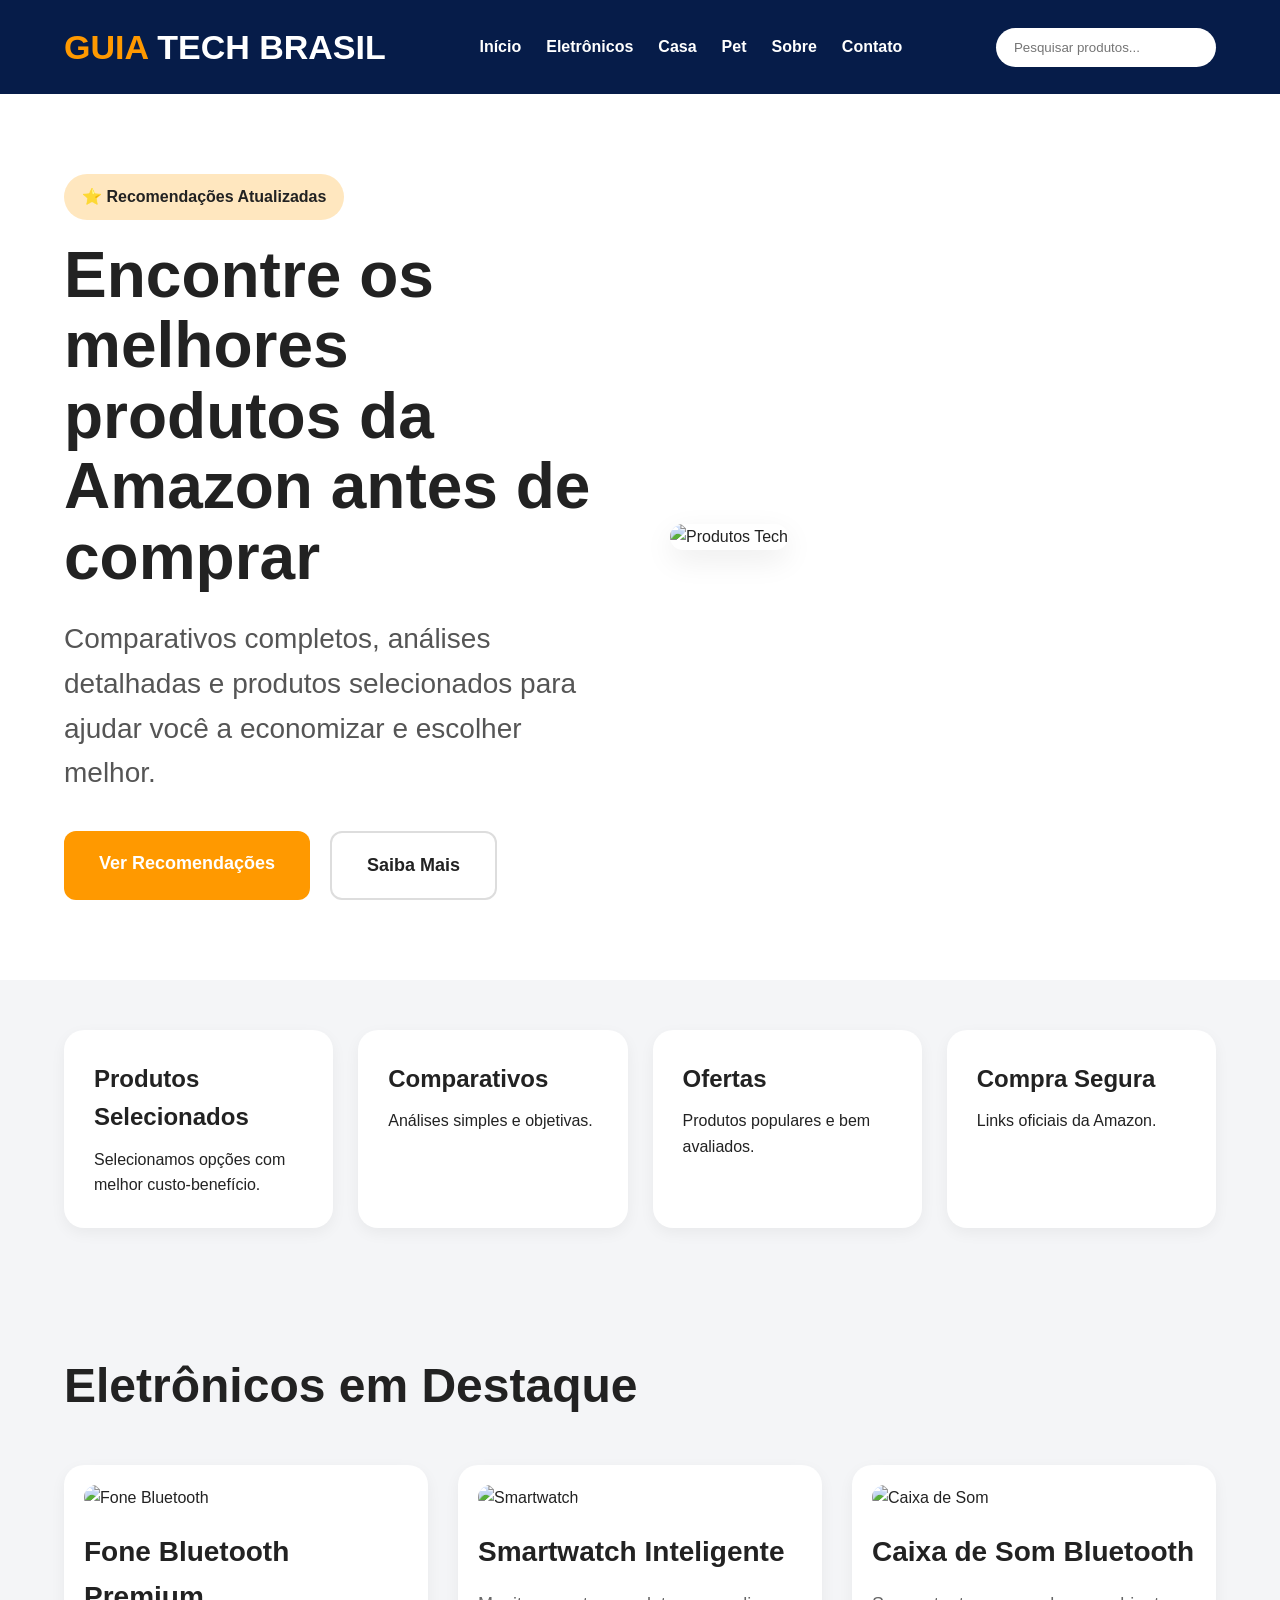
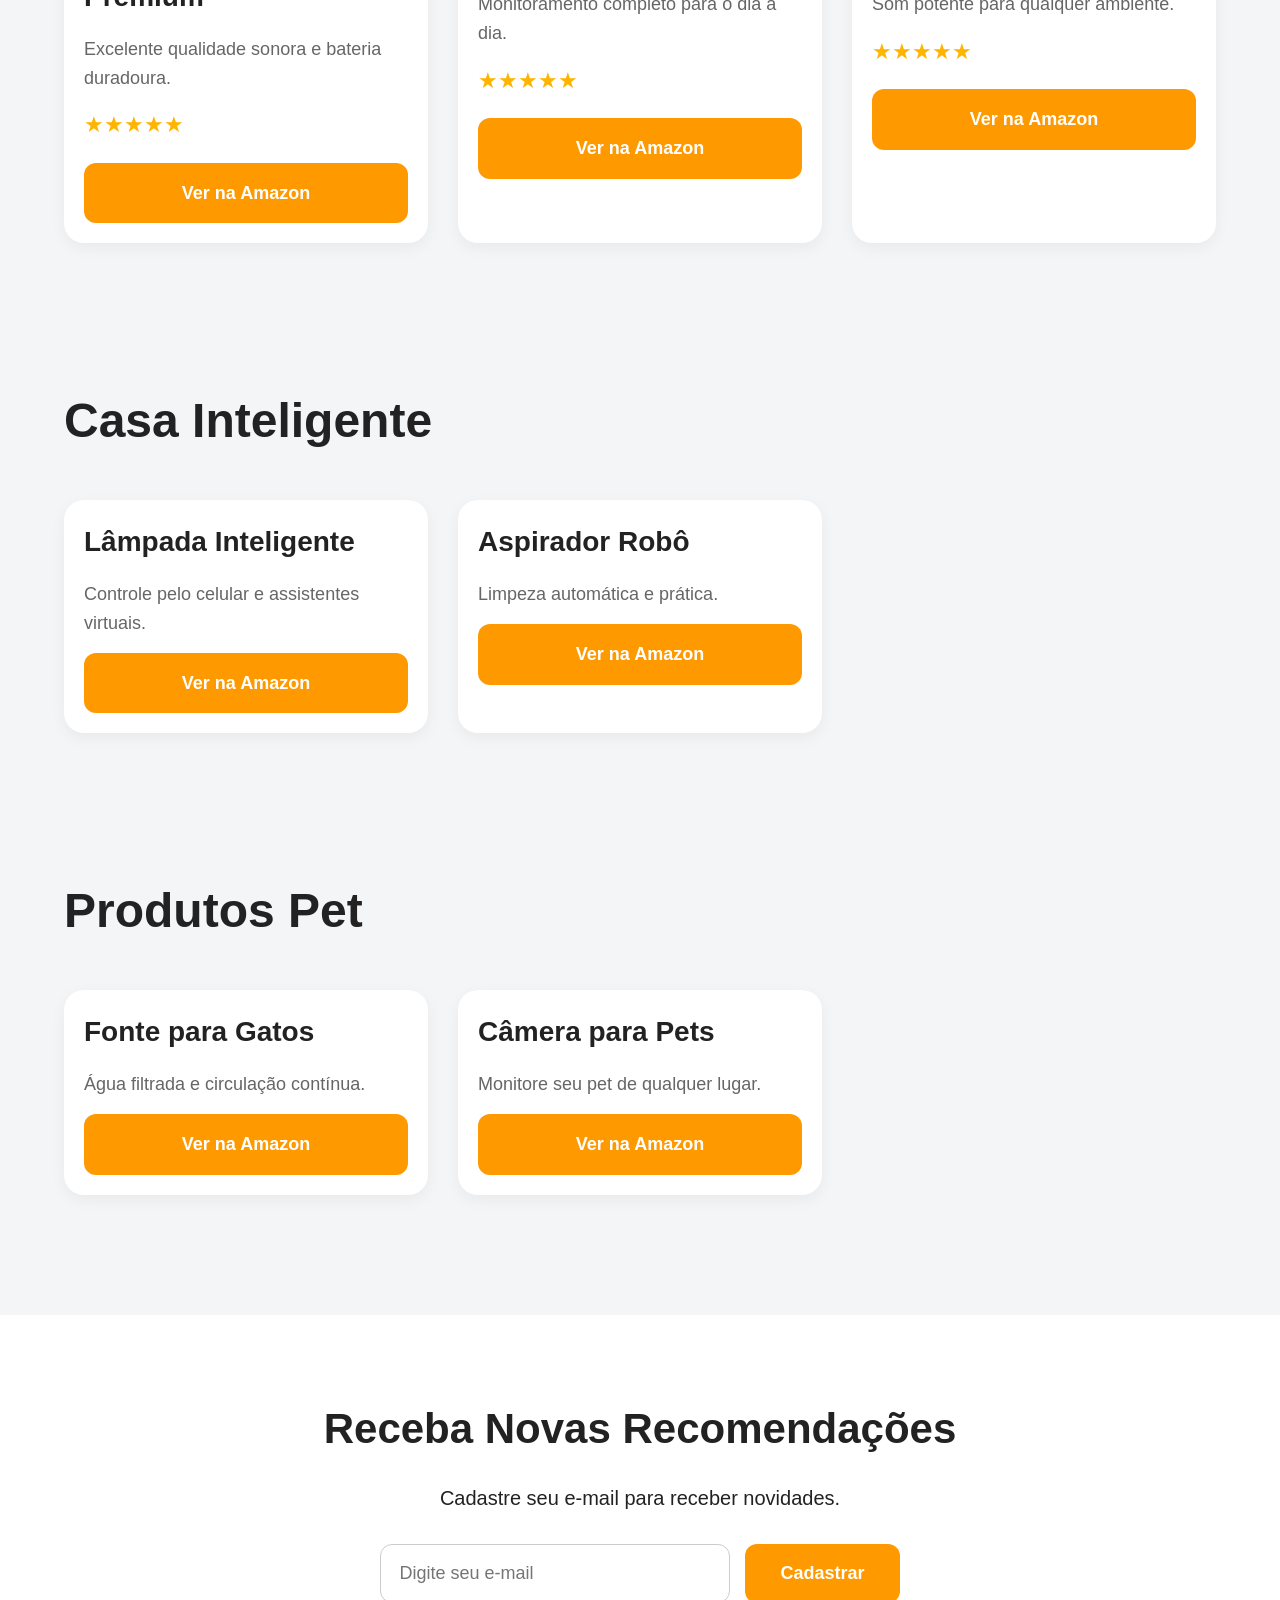
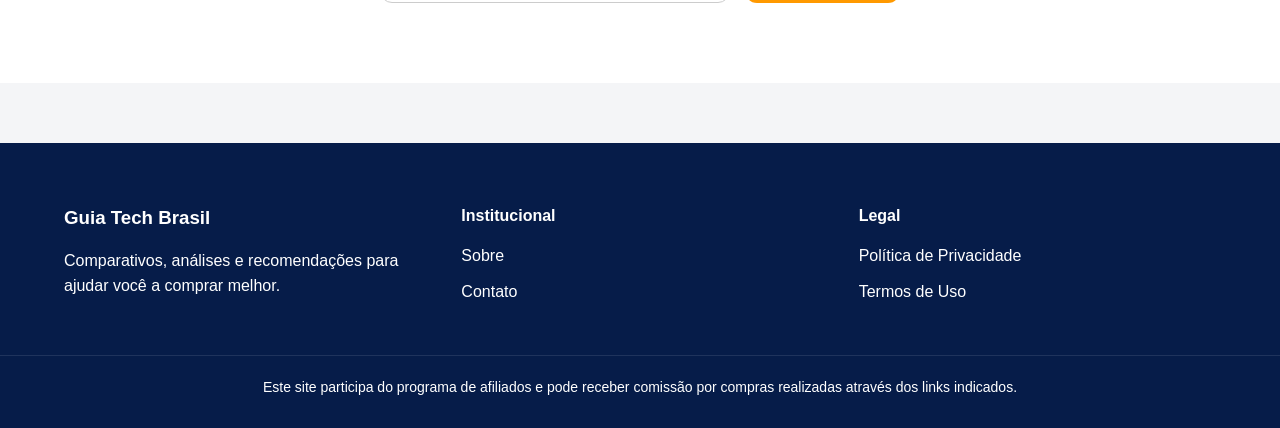
==== commit 999be147: "Update index.html" ====
--- a/index.html
+++ b/index.html
@@ -1,6 +1,7 @@
 <!DOCTYPE html>
 <html lang="pt-BR">
 <head>
+
 <meta charset="UTF-8">
 <meta name="viewport" content="width=device-width, initial-scale=1.0">
 
@@ -9,11 +10,13 @@
 <meta name="description" content="Encontre os melhores produtos da Amazon com comparativos, análises e recomendações atualizadas.">
 
 <link rel="stylesheet" href="style.css">
+
 </head>
 
 <body>
 
 <header>
+
 <div class="container nav-container">
 
 <div class="logo">
@@ -34,9 +37,11 @@
 </div>
 
 </div>
+
 </header>
 
 <section class="hero">
+
 <div class="container hero-grid">
 
 <div class="hero-text">
@@ -61,13 +66,17 @@
 </div>
 
 <div class="hero-image">
+
 <img src="https://images.unsplash.com/photo-1511707171634-5f897ff02aa9?q=80&w=1200&auto=format&fit=crop" alt="Produtos Tech">
-</div>
-
-</div>
+
+</div>
+
+</div>
+
 </section>
 
 <section class="features">
+
 <div class="container features-grid">
 
 <div class="feature-card">
@@ -91,9 +100,11 @@
 </div>
 
 </div>
+
 </section>
 
 <section class="products-section" id="eletronicos">
+
 <div class="container">
 
 <h2>Eletrônicos em Destaque</h2>
@@ -101,47 +112,73 @@
 <div class="products-grid">
 
 <div class="product-card">
+
 <img src="https://images.unsplash.com/photo-1505740420928-5e560c06d30e?q=80&w=1200&auto=format&fit=crop" alt="Fone Bluetooth">
 
 <h3>Fone Bluetooth Premium</h3>
 
-<p>Excelente qualidade sonora e bateria duradoura.</p>
-
-<div class="stars">★★★★★</div>
-
-<a href="#" class="amazon-btn">Ver na Amazon</a>
-</div>
-
-<div class="product-card">
+<p>
+Excelente qualidade sonora e bateria duradoura.
+</p>
+
+<div class="stars">
+★★★★★
+</div>
+
+<a href="#" class="amazon-btn">
+Ver na Amazon
+</a>
+
+</div>
+
+<div class="product-card">
+
 <img src="https://images.unsplash.com/photo-1546868871-7041f2a55e12?q=80&w=1200&auto=format&fit=crop" alt="Smartwatch">
 
 <h3>Smartwatch Inteligente</h3>
 
-<p>Monitoramento completo para o dia a dia.</p>
-
-<div class="stars">★★★★★</div>
-
-<a href="#" class="amazon-btn">Ver na Amazon</a>
-</div>
-
-<div class="product-card">
-<img src="https://images.unsplash.com/photo-1519677100203-a0e668c92439?q=80&w=1200&auto=format&fit=crop" alt="Caixa de Som">
+<p>
+Monitoramento completo para o dia a dia.
+</p>
+
+<div class="stars">
+★★★★★
+</div>
+
+<a href="#" class="amazon-btn">
+Ver na Amazon
+</a>
+
+</div>
+
+<div class="product-card">
+
+<img src="https://images.unsplash.com/photo-1545454675-3531b543be5d?q=80&w=1200&auto=format&fit=crop" alt="Caixa de Som">
 
 <h3>Caixa de Som Bluetooth</h3>
 
-<p>Som potente para qualquer ambiente.</p>
-
-<div class="stars">★★★★★</div>
-
-<a href="#" class="amazon-btn">Ver na Amazon</a>
-</div>
-
-</div>
-
-</div>
+<p>
+Som potente para qualquer ambiente.
+</p>
+
+<div class="stars">
+★★★★★
+</div>
+
+<a href="#" class="amazon-btn">
+Ver na Amazon
+</a>
+
+</div>
+
+</div>
+
+</div>
+
 </section>
 
 <section class="products-section" id="casa">
+
 <div class="container">
 
 <h2>Casa Inteligente</h2>
@@ -149,23 +186,41 @@
 <div class="products-grid">
 
 <div class="product-card">
+
 <h3>Lâmpada Inteligente</h3>
-<p>Controle pelo celular e assistentes virtuais.</p>
-<a href="#" class="amazon-btn">Ver na Amazon</a>
-</div>
-
-<div class="product-card">
+
+<p>
+Controle pelo celular e assistentes virtuais.
+</p>
+
+<a href="#" class="amazon-btn">
+Ver na Amazon
+</a>
+
+</div>
+
+<div class="product-card">
+
 <h3>Aspirador Robô</h3>
-<p>Limpeza automática e prática.</p>
-<a href="#" class="amazon-btn">Ver na Amazon</a>
-</div>
-
-</div>
-
-</div>
+
+<p>
+Limpeza automática e prática.
+</p>
+
+<a href="#" class="amazon-btn">
+Ver na Amazon
+</a>
+
+</div>
+
+</div>
+
+</div>
+
 </section>
 
 <section class="products-section" id="pet">
+
 <div class="container">
 
 <h2>Produtos Pet</h2>
@@ -173,55 +228,95 @@
 <div class="products-grid">
 
 <div class="product-card">
+
 <h3>Fonte para Gatos</h3>
-<p>Água filtrada e circulação contínua.</p>
-<a href="#" class="amazon-btn">Ver na Amazon</a>
-</div>
-
-<div class="product-card">
+
+<p>
+Água filtrada e circulação contínua.
+</p>
+
+<a href="#" class="amazon-btn">
+Ver na Amazon
+</a>
+
+</div>
+
+<div class="product-card">
+
 <h3>Câmera para Pets</h3>
-<p>Monitore seu pet de qualquer lugar.</p>
-<a href="#" class="amazon-btn">Ver na Amazon</a>
-</div>
-
-</div>
-
-</div>
+
+<p>
+Monitore seu pet de qualquer lugar.
+</p>
+
+<a href="#" class="amazon-btn">
+Ver na Amazon
+</a>
+
+</div>
+
+</div>
+
+</div>
+
 </section>
 
 <section class="newsletter">
+
 <div class="container newsletter-box">
 
-<h2>Receba Novas Recomendações</h2>
-
-<p>Cadastre seu e-mail para receber novidades.</p>
+<h2>
+Receba Novas Recomendações
+</h2>
+
+<p>
+Cadastre seu e-mail para receber novidades.
+</p>
 
 <form>
+
 <input type="email" placeholder="Digite seu e-mail">
-<button type="submit">Cadastrar</button>
+
+<button type="submit">
+Cadastrar
+</button>
+
 </form>
 
 </div>
+
 </section>
 
 <footer>
+
 <div class="container footer-grid">
 
 <div>
+
 <h3>Guia Tech Brasil</h3>
-<p>Comparativos, análises e recomendações para ajudar você a comprar melhor.</p>
+
+<p>
+Comparativos, análises e recomendações para ajudar você a comprar melhor.
+</p>
+
 </div>
 
 <div>
+
 <h4>Institucional</h4>
+
 <a href="sobre.html">Sobre</a>
 <a href="contato.html">Contato</a>
+
 </div>
 
 <div>
+
 <h4>Legal</h4>
+
 <a href="politica.html">Política de Privacidade</a>
 <a href="termos.html">Termos de Uso</a>
+
 </div>
 
 </div>
--- a/style.css
+++ b/style.css
@@ -6,44 +6,48 @@
 box-sizing:border-box;
 }
 
-/* BODY */
+html{
+scroll-behavior:smooth;
+}
 
 body{
-font-family:Arial, Helvetica, sans-serif;
-background:#f5f7fa;
+font-family:Arial, sans-serif;
+background:#f4f5f7;
 color:#222;
-line-height:1.7;
+line-height:1.6;
 }
 
 /* CONTAINER */
 
 .container{
+width:90%;
 max-width:1200px;
 margin:auto;
-padding:20px;
 }
 
 /* HEADER */
 
-.header{
-background:#071b3a;
+header{
+background:#061c49;
+padding:20px 0;
 position:sticky;
 top:0;
 z-index:1000;
-box-shadow:0 2px 10px rgba(0,0,0,.15);
-}
-
-.nav{
+}
+
+.nav-container{
 display:flex;
+align-items:center;
 justify-content:space-between;
-align-items:center;
+gap:20px;
 flex-wrap:wrap;
-gap:15px;
-}
+}
+
+/* LOGO */
 
 .logo{
-font-size:28px;
-font-weight:bold;
+font-size:34px;
+font-weight:800;
 color:white;
 }
 
@@ -55,157 +59,146 @@
 
 nav{
 display:flex;
-gap:20px;
+gap:25px;
+flex-wrap:wrap;
 }
 
 nav a{
 color:white;
 text-decoration:none;
 font-weight:600;
-transition:.3s;
+transition:0.3s;
 }
 
 nav a:hover{
 color:#ff9900;
 }
 
-/* BUSCA */
-
-.search input{
-padding:12px 16px;
+/* SEARCH */
+
+.search-box input{
+padding:12px 18px;
 border:none;
 border-radius:30px;
-width:250px;
+width:220px;
 outline:none;
 }
 
 /* HERO */
 
 .hero{
+padding:80px 0;
 background:white;
-padding:80px 0;
 }
 
 .hero-grid{
 display:grid;
 grid-template-columns:1fr 1fr;
-gap:50px;
+gap:60px;
 align-items:center;
 }
-
-.hero h1{
-font-size:54px;
-line-height:1.1;
-margin:20px 0;
-}
-
-.hero p{
-font-size:20px;
-color:#555;
-margin-bottom:25px;
-}
-
-.hero-image img{
-width:100%;
-border-radius:20px;
-box-shadow:0 10px 25px rgba(0,0,0,.15);
-}
-
-/* BADGE */
 
 .badge{
 display:inline-block;
-background:#ffe7c2;
-padding:8px 16px;
-border-radius:25px;
+background:#ffe7bf;
+padding:10px 18px;
+border-radius:30px;
 font-weight:bold;
-}
-
-/* BOTÕES */
+margin-bottom:20px;
+}
+
+.hero h1{
+font-size:64px;
+line-height:1.1;
+margin-bottom:25px;
+}
+
+.hero p{
+font-size:28px;
+margin-bottom:35px;
+color:#555;
+}
 
 .hero-buttons{
 display:flex;
-gap:15px;
+gap:20px;
 flex-wrap:wrap;
 }
 
 .btn-primary{
 background:#ff9900;
 color:white;
-padding:15px 25px;
-border-radius:10px;
+padding:18px 35px;
+border-radius:12px;
 text-decoration:none;
 font-weight:bold;
-transition:.3s;
-}
-
-.btn-primary:hover{
-background:#e28700;
+font-size:18px;
 }
 
 .btn-secondary{
 border:2px solid #ddd;
-padding:15px 25px;
-border-radius:10px;
+padding:18px 35px;
+border-radius:12px;
 text-decoration:none;
 color:#222;
 font-weight:bold;
-transition:.3s;
-}
-
-.btn-secondary:hover{
-background:#f0f0f0;
-}
-
-/* BENEFÍCIOS */
-
-.benefits{
-margin-top:-30px;
-padding-bottom:40px;
-}
-
-.benefit-grid{
+font-size:18px;
+background:white;
+}
+
+.hero-image img{
+width:100%;
+border-radius:25px;
+box-shadow:0 10px 30px rgba(0,0,0,0.08);
+}
+
+/* FEATURES */
+
+.features{
+padding:50px 0;
+}
+
+.features-grid{
 display:grid;
 grid-template-columns:repeat(4,1fr);
-gap:20px;
-}
-
-.benefit-card{
+gap:25px;
+}
+
+.feature-card{
 background:white;
-padding:25px;
-border-radius:15px;
-box-shadow:0 5px 15px rgba(0,0,0,.08);
-}
-
-.benefit-card h3{
+padding:30px;
+border-radius:20px;
+box-shadow:0 5px 15px rgba(0,0,0,0.05);
+}
+
+.feature-card h3{
 margin-bottom:10px;
-}
-
-/* SEÇÕES */
+font-size:24px;
+}
+
+/* PRODUCTS */
 
 .products-section{
-padding:60px 0;
+padding:70px 0;
 }
 
 .products-section h2{
-font-size:36px;
-margin-bottom:30px;
-}
-
-/* PRODUTOS */
-
-.products{
+font-size:48px;
+margin-bottom:40px;
+}
+
+.products-grid{
 display:grid;
-grid-template-columns:repeat(auto-fit,minmax(280px,1fr));
-gap:25px;
+grid-template-columns:repeat(3,1fr);
+gap:30px;
 }
 
 .product-card{
 background:white;
 padding:20px;
-border-radius:15px;
-box-shadow:0 5px 15px rgba(0,0,0,.08);
-transition:.3s;
+border-radius:20px;
+box-shadow:0 5px 15px rgba(0,0,0,0.05);
+transition:0.3s;
 }
 
 .product-card:hover{
@@ -214,157 +207,108 @@
 
 .product-card img{
 width:100%;
-height:220px;
+height:260px;
 object-fit:cover;
-border-radius:12px;
+border-radius:15px;
+margin-bottom:20px;
+}
+
+.product-card h3{
+font-size:28px;
 margin-bottom:15px;
 }
 
-.product-card h3{
-margin-bottom:10px;
-}
-
 .product-card p{
+color:#666;
 margin-bottom:15px;
-color:#555;
-}
-
-/* ESTRELAS */
-
-.rating{
-margin-bottom:15px;
-font-size:18px;
-}
-
-/* BOTÃO AMAZON */
+font-size:18px;
+}
+
+.stars{
+color:#ffb400;
+margin-bottom:20px;
+font-size:22px;
+}
 
 .amazon-btn{
 display:block;
+background:#ff9900;
+color:white;
 text-align:center;
-background:#ff9900;
-color:white;
-padding:14px;
-border-radius:10px;
+padding:16px;
+border-radius:12px;
 text-decoration:none;
 font-weight:bold;
-transition:.3s;
-}
-
-.amazon-btn:hover{
-background:#e28700;
+font-size:18px;
 }
 
 /* NEWSLETTER */
 
 .newsletter{
+padding:80px 0;
 background:white;
-padding:70px 0;
+margin-top:50px;
+}
+
+.newsletter-box{
 text-align:center;
 }
 
 .newsletter h2{
-font-size:36px;
-margin-bottom:15px;
+font-size:42px;
+margin-bottom:20px;
 }
 
 .newsletter p{
-margin-bottom:20px;
+font-size:20px;
+margin-bottom:30px;
 }
 
 .newsletter form{
 display:flex;
 justify-content:center;
-gap:10px;
+gap:15px;
 flex-wrap:wrap;
 }
 
 .newsletter input{
-padding:14px;
-width:320px;
-border:1px solid #ddd;
-border-radius:10px;
+padding:18px;
+width:350px;
+border-radius:12px;
+border:1px solid #ccc;
+font-size:18px;
 }
 
 .newsletter button{
-padding:14px 25px;
+padding:18px 35px;
+border:none;
 background:#ff9900;
 color:white;
-border:none;
-border-radius:10px;
+border-radius:12px;
+font-size:18px;
+font-weight:bold;
 cursor:pointer;
-font-weight:bold;
-}
-
-/* PÁGINAS INTERNAS */
-
-.page-header{
-background:white;
-padding:60px 0;
-text-align:center;
-}
-
-.page-header h1{
-font-size:42px;
-margin-bottom:10px;
-}
-
-.content{
-background:white;
-padding:40px;
-margin-top:30px;
-border-radius:15px;
-box-shadow:0 5px 15px rgba(0,0,0,.08);
-}
-
-.content h2{
-margin-top:25px;
-margin-bottom:10px;
-}
-
-.content ul{
-padding-left:25px;
-}
-
-/* FORMULÁRIO */
-
-.contact-form{
-display:flex;
-flex-direction:column;
-gap:15px;
-margin-top:20px;
-}
-
-.contact-form input,
-.contact-form textarea{
-padding:14px;
-border:1px solid #ddd;
-border-radius:10px;
-outline:none;
-}
-
-.contact-form button{
-background:#ff9900;
-color:white;
-border:none;
-padding:14px;
-border-radius:10px;
-cursor:pointer;
-font-weight:bold;
 }
 
 /* FOOTER */
 
 footer{
-background:#071b3a;
-color:white;
+background:#061c49;
+color:white;
+padding:60px 0 30px;
 margin-top:60px;
-padding:50px 0 20px;
 }
 
 .footer-grid{
 display:grid;
-grid-template-columns:2fr 1fr 1fr;
-gap:30px;
+grid-template-columns:repeat(3,1fr);
+gap:40px;
+margin-bottom:40px;
+}
+
+footer h3,
+footer h4{
+margin-bottom:15px;
 }
 
 footer a{
@@ -378,56 +322,80 @@
 color:#ff9900;
 }
 
-.affiliate-notice{
+.copyright{
 text-align:center;
-margin-top:30px;
 padding-top:20px;
-border-top:1px solid rgba(255,255,255,.2);
+border-top:1px solid rgba(255,255,255,0.1);
 font-size:14px;
 }
 
 /* RESPONSIVO */
 
-@media(max-width:900px){
+@media(max-width:1000px){
 
 .hero-grid{
 grid-template-columns:1fr;
 }
 
+.features-grid{
+grid-template-columns:1fr 1fr;
+}
+
+.products-grid{
+grid-template-columns:1fr 1fr;
+}
+
+.hero h1{
+font-size:48px;
+}
+
+.hero p{
+font-size:22px;
+}
+
+}
+
+@media(max-width:700px){
+
+.nav-container{
+flex-direction:column;
+align-items:flex-start;
+}
+
+nav{
+flex-wrap:wrap;
+}
+
+.search-box input{
+width:100%;
+}
+
+.features-grid{
+grid-template-columns:1fr;
+}
+
+.products-grid{
+grid-template-columns:1fr;
+}
+
+.footer-grid{
+grid-template-columns:1fr;
+}
+
 .hero h1{
 font-size:38px;
 }
 
-.benefit-grid{
-grid-template-columns:1fr 1fr;
-}
-
-.footer-grid{
-grid-template-columns:1fr;
-}
-
-.search input{
-width:100%;
-}
-
-}
-
-@media(max-width:600px){
-
-.hero{
-padding:50px 0;
-}
-
-.hero h1{
-font-size:30px;
-}
-
-.benefit-grid{
-grid-template-columns:1fr;
-}
-
-.newsletter input{
-width:100%;
-}
-
-}+.hero p{
+font-size:18px;
+}
+
+.products-section h2{
+font-size:34px;
+}
+
+.newsletter h2{
+font-size:32px;
+}
+
+}
